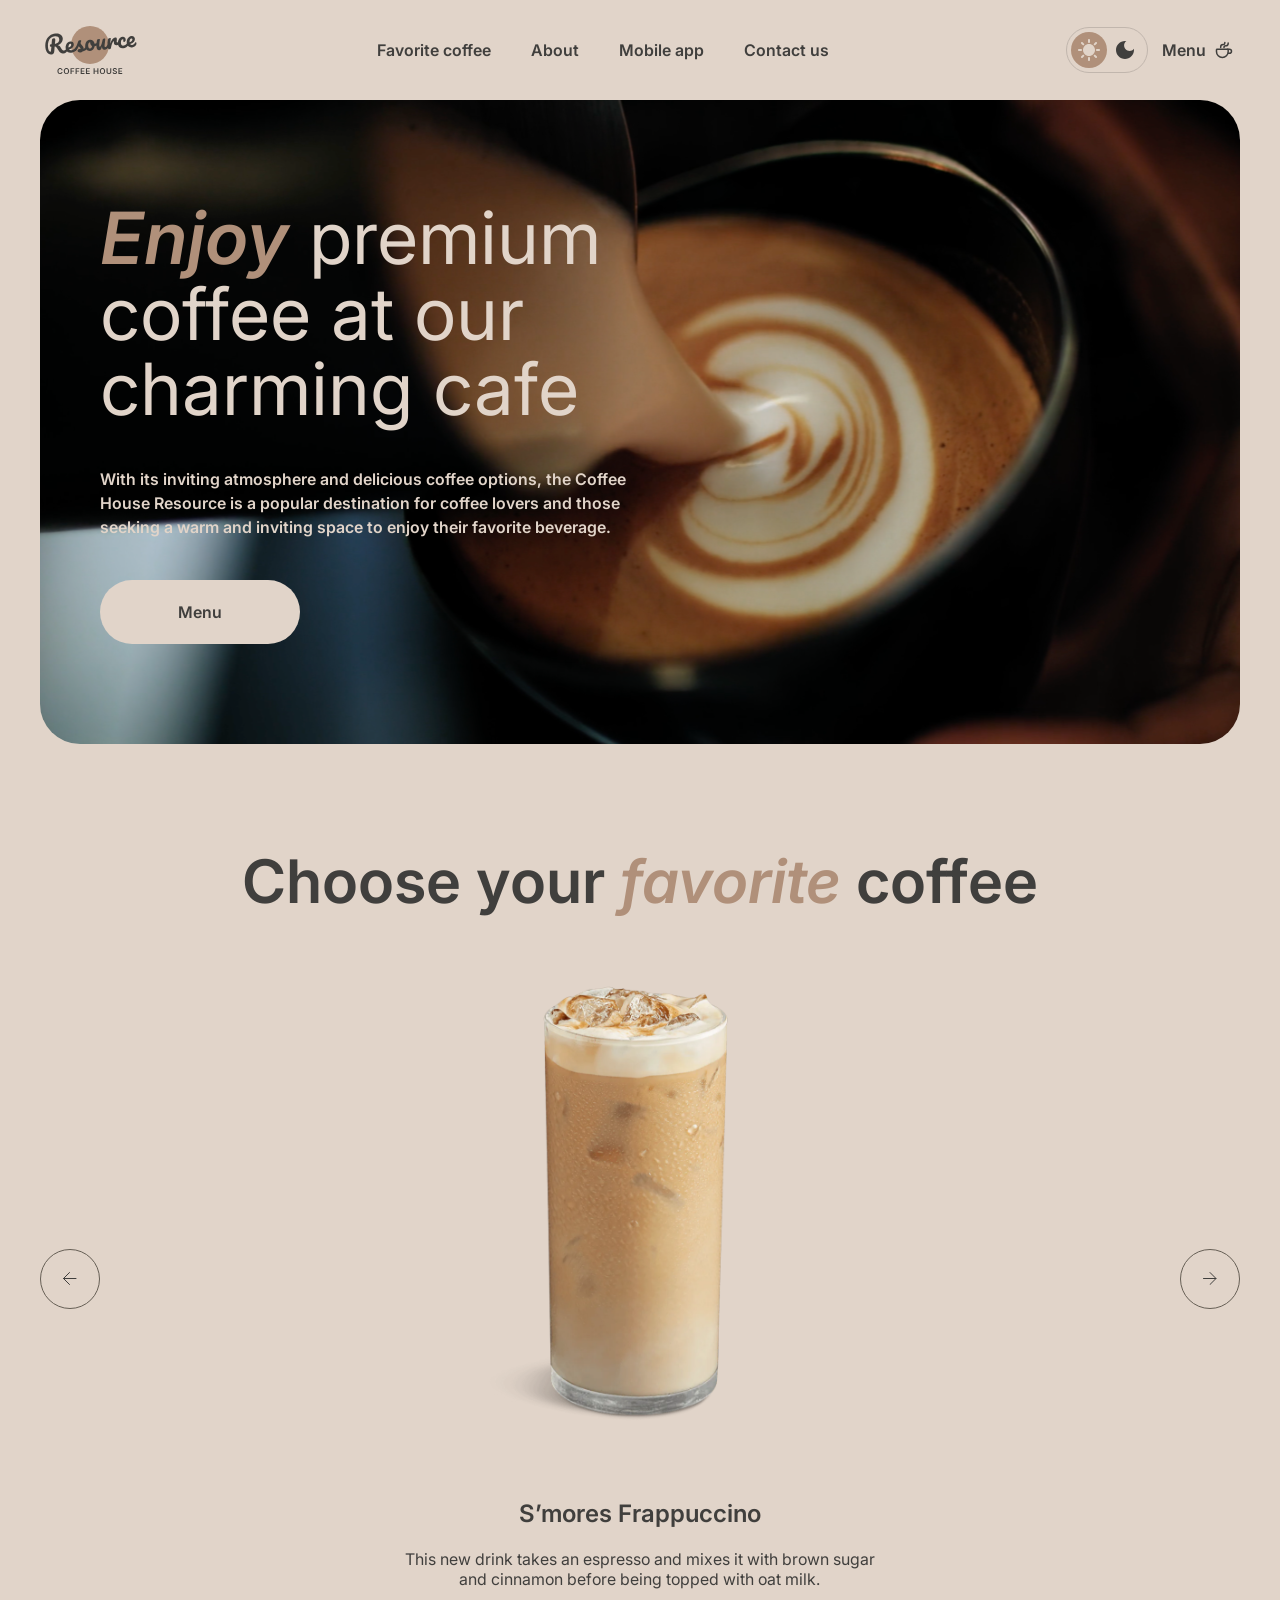
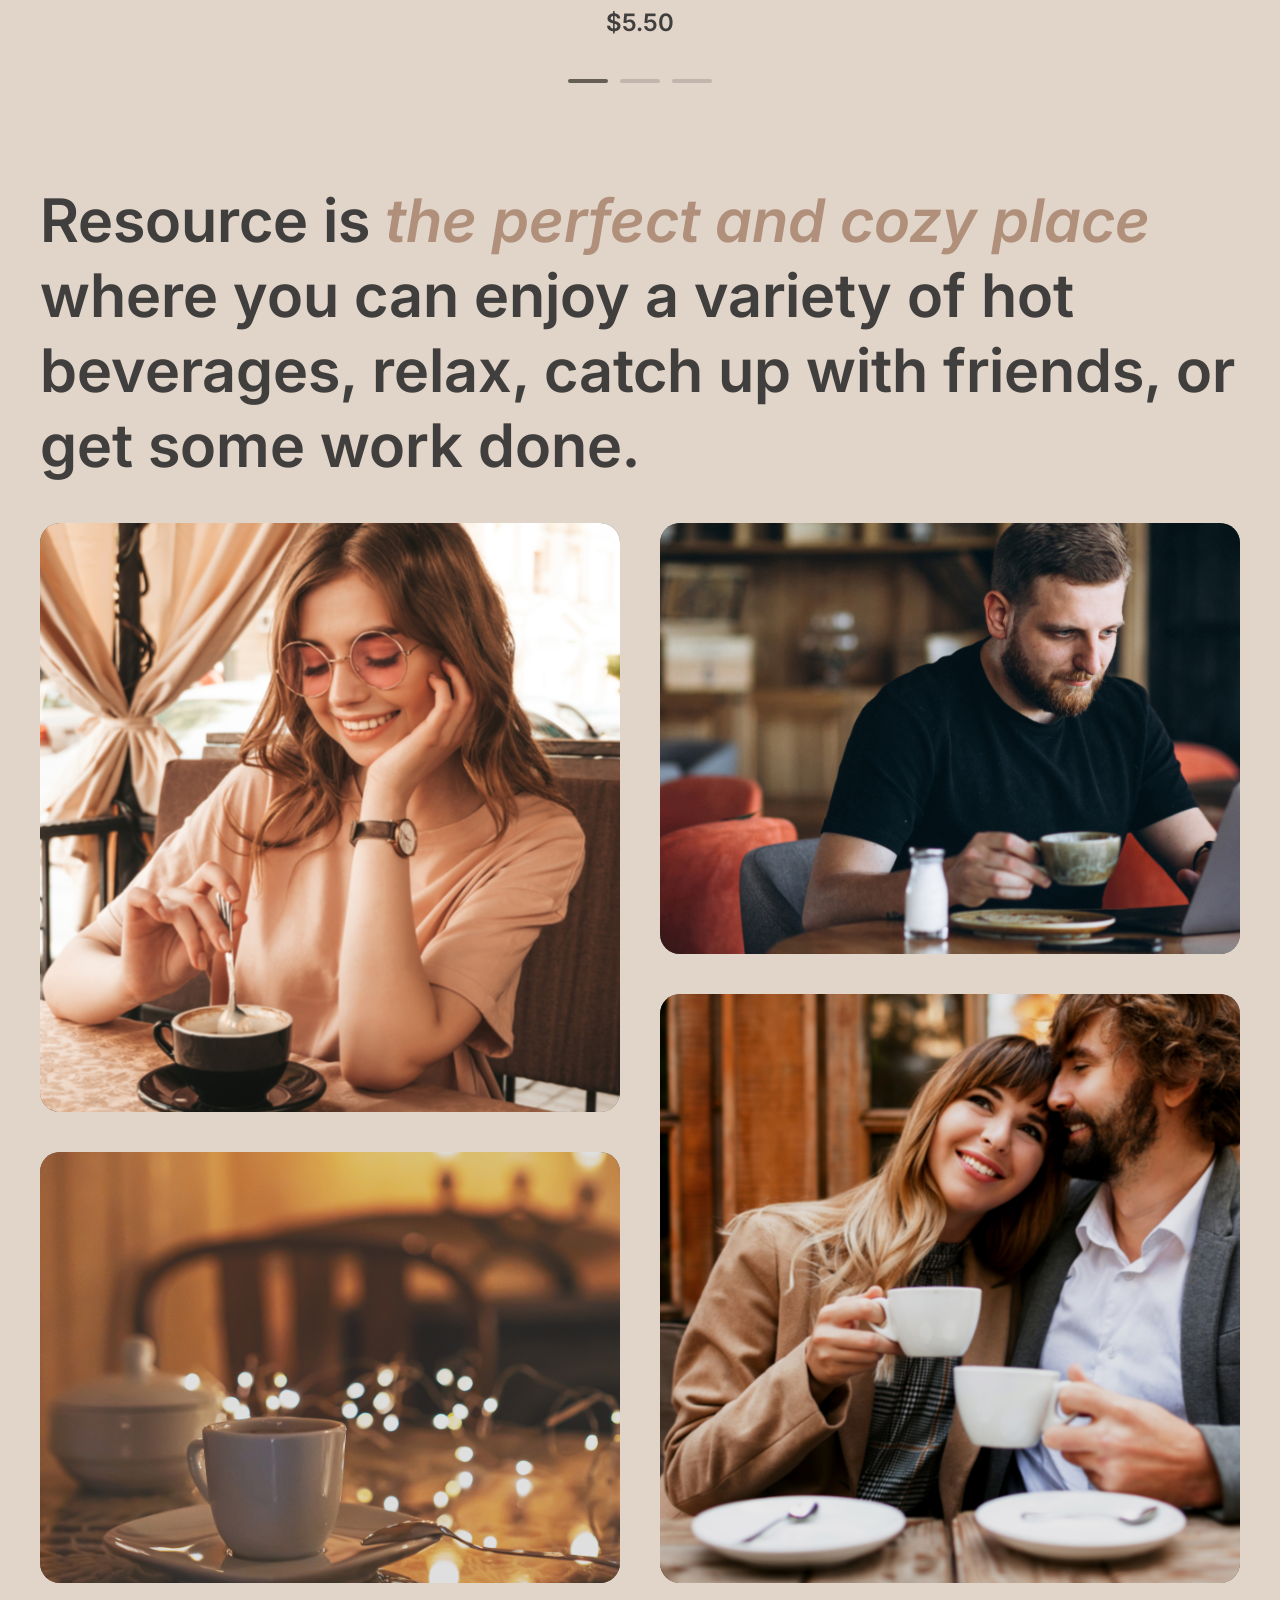
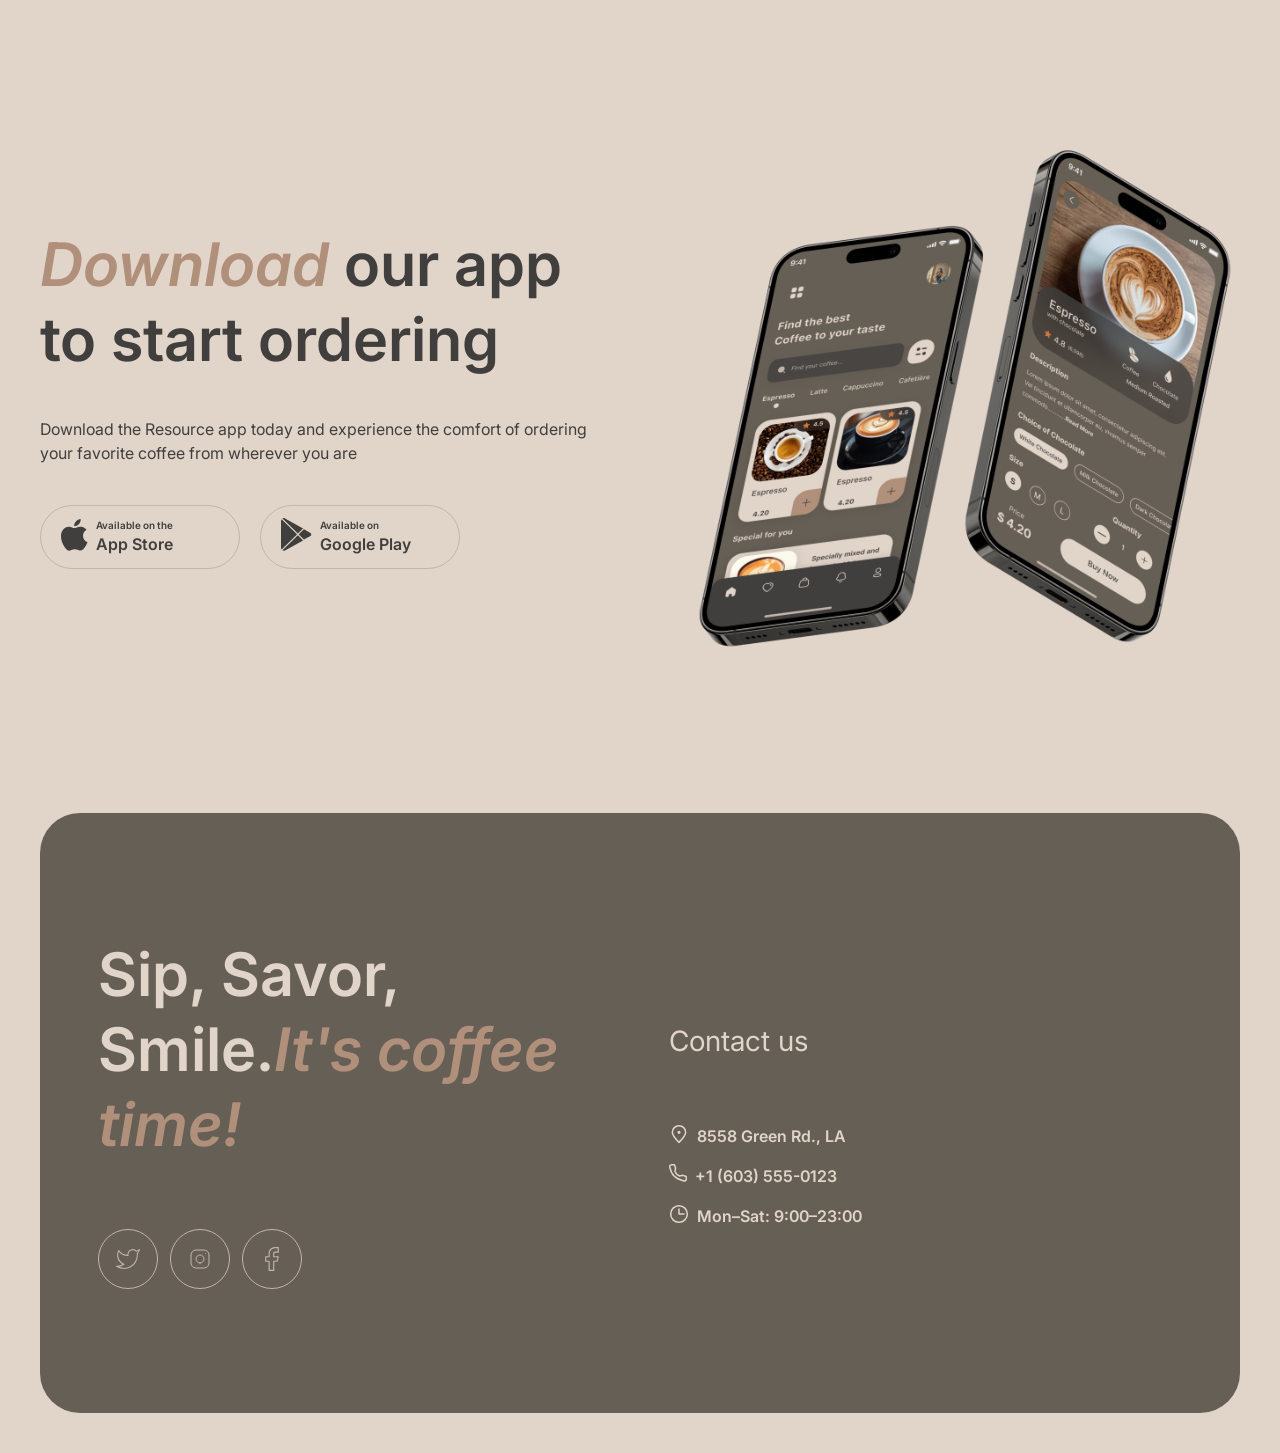
==== index.html @ f392f649 "feat: fill catalog categories with js" ====
<!DOCTYPE html>
<html lang="en" data-theme="light">

<head>
    <meta charset="UTF-8">
    <meta name="viewport" content="width=device-width, initial-scale=1.0">
    <title>Coffee House</title>
    <link rel="icon" href="./images/coffee-cup.svg" type="image/x-icon">
    <link rel="stylesheet" href="./styles.css">
</head>

<body>
    <div class="container">
        <!-- ХЕДЕР -->
        <header class="header ">
            <div class="header__inner">
                <a class="logo" href="#" aria-label="Coffee House">
                    <img class="logo__img logo__img--light" src="./images/logo.svg" alt="Coffee House Logo" width="100"
                        height="60" loading="lazy">
                    <img class="logo__img logo__img--dark" src="./images/logo-dark.svg" alt="Coffee House Logo"
                        width="100" height="60" loading="lazy">
                </a>

                <nav class="header__menu hidden-tablet">
                    <ul class="header__menu-list">
                        <li class="header__menu-item">
                            <a class="header__menu-link" href="#slider">Favorite coffee</a>
                        </li>
                        <li class="header__menu-item">
                            <a class="header__menu-link" href="#about">About</a>
                        </li>
                        <li class="header__menu-item">
                            <a class="header__menu-link" href="#app">Mobile app</a>
                        </li>
                        <li class="header__menu-item">
                            <a class="header__menu-link" href="#contacts">Contact us</a>
                        </li>
                    </ul>
                </nav>

                <div class="header__block">
                    <div class="header__theme-toggle">
                        <button class="header__theme-toggle__btn is-active" data-theme-btn="light"
                            aria-label="Light theme" aria-pressed="true">
                            <span class="header__theme-toggle__light">
                                <svg width="22" height="22" viewBox="0 0 22 22" fill="none"
                                    xmlns="http://www.w3.org/2000/svg">
                                    <path
                                        d="M10 3V1C10 0.45 10.45 0 11 0C11.55 0 12 0.45 12 1V3C12 3.55 11.55 4 11 4C10.45 4 10 3.55 10 3ZM17.36 6.05L18.77 4.63C19.16 4.24 19.16 3.61 18.77 3.22C18.38 2.83 17.75 2.83 17.36 3.22L15.95 4.64C15.56 5.03 15.56 5.66 15.95 6.05C16.34 6.44 16.97 6.44 17.36 6.05ZM21 10H19C18.45 10 18 10.45 18 11C18 11.55 18.45 12 19 12H21C21.55 12 22 11.55 22 11C22 10.45 21.55 10 21 10ZM11 18C10.45 18 10 18.45 10 19V21C10 21.55 10.45 22 11 22C11.55 22 12 21.55 12 21V19C12 18.45 11.55 18 11 18ZM4.64 6.05L3.22 4.64C2.83 4.25 2.83 3.61 3.22 3.23C3.61 2.85 4.25 2.84 4.63 3.23L6.04 4.64C6.43 5.03 6.43 5.67 6.04 6.05C5.65 6.43 5.02 6.44 4.64 6.05ZM15.95 15.95C15.56 16.34 15.56 16.98 15.95 17.36L17.36 18.77C17.75 19.16 18.39 19.16 18.77 18.77C19.16 18.38 19.16 17.74 18.77 17.36L17.36 15.95C16.98 15.56 16.34 15.56 15.95 15.95ZM1 12H3C3.55 12 4 11.55 4 11C4 10.45 3.55 10 3 10H1C0.45 10 0 10.45 0 11C0 11.55 0.45 12 1 12ZM4.64 18.78L6.05 17.37C6.44 16.98 6.44 16.34 6.05 15.96C5.66 15.58 5.02 15.57 4.64 15.96L3.23 17.37C2.84 17.76 2.84 18.4 3.23 18.78C3.61 19.17 4.25 19.17 4.64 18.78ZM11 5C7.69 5 5 7.69 5 11C5 14.31 7.69 17 11 17C14.31 17 17 14.31 17 11C17 7.69 14.31 5 11 5Z"
                                        fill="#E1D4C9" />
                                </svg>
                            </span>

                        </button>
                        <button class="header__theme-toggle__btn" data-theme-btn="dark" aria-label="Dark theme"
                            aria-pressed="false">
                            <span class="header__theme-toggle__dark">
                                <svg width="18" height="18" viewBox="0 0 18 18" fill="none"
                                    xmlns="http://www.w3.org/2000/svg">
                                    <path
                                        d="M9 0C4.03 0 0 4.03 0 9C0 13.97 4.03 18 9 18C13.97 18 18 13.97 18 9C18 8.54 17.96 8.08 17.9 7.64C16.92 9.01 15.32 9.9 13.5 9.9C10.52 9.9 8.1 7.48 8.1 4.5C8.1 2.69 8.99 1.08 10.36 0.0999999C9.92 0.0399999 9.46 0 9 0Z"
                                        fill="#403F3D" />
                                </svg>
                            </span>
                        </button>
                    </div>

                    <button class="header__button button button--transparent hidden-tablet" type="button"
                        onclick="window.location.href='./catalog-coffee.html'">
                        Menu
                        <span class="header__button-icon" aria-hidden="true">
                            <img class="header__button-icon-img header__button-icon-img--light"
                                src="./images/coffee-cup.svg" alt="" width="20" height="20">
                            <img class="header__button-icon-img header__button-icon-img--dark"
                                src="./images/coffee-cup-dark.svg" alt="" width="20" height="20">
                        </span>
                    </button>

                    <button class="header__burger-button burger-button visible-tablet" type="button"
                        onclick="mobileOverlay.show()">
                        <svg width="18" height="10" viewBox="0 0 18 10" fill="none" xmlns="http://www.w3.org/2000/svg">
                            <path d="M0.75 0.75H16.75" stroke="#403F3D" stroke-width="1.5" stroke-linecap="round"
                                stroke-linejoin="round" />
                            <path d="M0.75 8.75H16.75" stroke="#403F3D" stroke-width="1.5" stroke-linecap="round"
                                stroke-linejoin="round" />
                        </svg>
                        <span class="visually-hidden">Open navigation menu</span>
                    </button>
                    <button class="mobile-overlay__close-button" type="submit" form="mobile-overlay-form" hidden>
                        <span class="visually-hidden">Close navigation menu</span>
                        <svg width="13" height="13" viewBox="0 0 13 13" fill="none" xmlns="http://www.w3.org/2000/svg">
                            <path d="M0.75 0.75L12.0637 12.0637" stroke="#E1D4C9" stroke-width="1.5"
                                stroke-linecap="round" stroke-linejoin="round" />
                            <path d="M0.75 12.0637L12.0637 0.750013" stroke="#E1D4C9" stroke-width="1.5"
                                stroke-linecap="round" stroke-linejoin="round" />
                        </svg>

                    </button>
                </div>
            </div>

        </header>
        <main>


            <!-- HERO -->
            <section class="">
                <div class="hero">
                    <div class="hero__content">
                        <h1 class="hero__title"><em class="word-accent">Enjoy</em> premium coffee at our charming cafe
                        </h1>
                        <p class="hero__subtitle">With its inviting atmosphere and delicious coffee options, the Coffee
                            House
                            Resource is a popular destination for coffee lovers and those seeking a warm and inviting
                            space
                            to
                            enjoy their favorite beverage.</p>
                            <a class="hero__btn button" href="./catalog-coffee.html">
                                <span class="hero__btn-title">Menu</span>
                                <span class="hero__btn-icon" aria-hidden="true">
                                    <img class="hero__btn-icon-img hero__btn-icon-img--light visible-hover"
                                        src="./images/coffee-cup.svg" alt="" width="20" height="20">
                                    <img class="hero__btn-icon-img hero__btn-icon-img--dark visible-hover"
                                        src="./images/coffee-cup-dark.svg" alt="" width="20" height="20">
                                </span>
                            </a>
                    </div>
                </div>
            </section>

            <!-- СЛАЙДЕР -->
            <section class="slider " id="slider">
                <div class="slider__inner" id="slider__inner">
                    <h2 class="slider__title">Choose your <em class="word-accent">favorite</em> coffee</h2>
                    <div class="slider__wrapper">
                        <button class="slider__arrow">
                            <svg class="slider__arrow-left" width="14" height="13" viewBox="0 0 14 13" fill="none"
                                xmlns="http://www.w3.org/2000/svg">
                                <path d="M13 6.5H0.5M6.5 12.5L0.5 6.5L6.5 0.5" stroke="#403F3D" stroke-linecap="round"
                                    stroke-linejoin="round" />
                            </svg>

                        </button>
                        <div class="slider__card .slider__card_active">
                            <img class="slider__card-image" src="./images/slider-coffee-1.svg" alt="Drink" width="480"
                                height="480">
                            <div class="slider__info">
                                <h3 class="slider__info-name">S’mores Frappuccino</h3>
                                <p class="slider__info-desc">This new drink takes an espresso and mixes it with brown
                                    sugar
                                    and
                                    cinnamon before being topped with oat milk.</p>
                                <div class="slider__info-price">$5.50</div>
                            </div>
                        </div>
                        <div class="slider__card ">
                            <img class="slider__card-image" src="./images/slider-coffee-2.svg" alt="Drink" width="480"
                                height="480">
                            <div class="slider__info">
                                <h3 class="slider__info-name">S’mores Frappuccino</h3>
                                <p class="slider__info-desc">This new drink takes an espresso and mixes it with brown
                                    sugar
                                    and
                                    cinnamon before being topped with oat milk.</p>
                                <div class="slider__info-price">$5.50</div>
                            </div>
                        </div>
                        <div class="slider__card ">
                            <img class="slider__card-image" src="./images/slider-coffee-3.svg" alt="Drink" width="480"
                                height="480">
                            <div class="slider__info">
                                <h3 class="slider__info-name">S’mores Frappuccino</h3>
                                <p class="slider__info-desc">This new drink takes an espresso and mixes it with brown
                                    sugar
                                    and
                                    cinnamon before being topped with oat milk.</p>
                                <div class="slider__info-price">$5.50</div>
                            </div>
                        </div>
                        <button class="slider__arrow">
                            <svg class="slider__arrow-right" width="14" height="13" viewBox="0 0 14 13" fill="none"
                                xmlns="http://www.w3.org/2000/svg">
                                <path d="M0.5 6.5H13M7 12.5L13 6.5L7 0.5" stroke="#403F3D" stroke-linecap="round"
                                    stroke-linejoin="round" />
                            </svg>

                        </button>
                    </div>
                    <div class="slider__pagination">
                        <span class="slider__bullet slider__bullet_active"></span>
                        <span class="slider__bullet"></span>
                        <span class="slider__bullet"></span>
                    </div>
                </div>
            </section>

            <!-- О НАС -->
            <section class="about">
                <h2 class="about__text" id="about">
                    Resource is <em class="word-accent">the perfect and cozy place</em> where you can enjoy a variety of
                    hot
                    beverages, relax, catch up with friends, or get some work done.
                </h2>

                <ul class="about__gallery">
                    <li class="about__gallery-image-wrapper item-girl">
                        <img class="about__gallery-image" src="./images/about-1.svg" alt="Девушка пьет кофе" width="726"
                            height="726">
                    </li>

                    <li class="about__gallery-image-wrapper item-man">
                        <img class="about__gallery-image" src="./images/about-3.svg" alt="Мужчина работает за ноутбуком"
                            width="726" height="726">
                    </li>

                    <li class="about__gallery-image-wrapper item-cups">
                        <img class="about__gallery-image" src="./images/about-2.svg" alt="Кофе на столе" width="726"
                            height="726">
                    </li>

                    <li class="about__gallery-image-wrapper item-couple">
                        <img class="about__gallery-image" src="./images/about-4.svg" alt="Пара с кофе" width="726"
                            height="726">
                    </li>
                </ul>

            </section>

            <!-- ПРИЛОЖЕНИЕ -->
            <section class="app " id="app">
                <div class="app__grid">
                    <div class="app__info">
                        <h2 class="app__title"><em class="word-accent">Download</em> our app to start ordering</h2>
                        <p class="app__desc">
                            Download the Resource app today and experience the comfort of ordering your favorite coffee
                            from
                            wherever you are
                        </p>
                        <div class="app__buttons">
                            <button class="app__btn button" type="button">
                                <span class="app__image">
                                    <svg width="27" height="32" viewBox="0 0 27 32" fill="none"
                                        xmlns="http://www.w3.org/2000/svg">
                                        <path
                                            d="M22.0578 16.8306C22.021 12.8323 25.4156 10.8871 25.5708 10.7966C23.6483 8.06361 20.6684 7.69021 19.6213 7.66043C17.1185 7.40364 14.6909 9.12057 13.4159 9.12057C12.1156 9.12057 10.1523 7.68524 8.03638 7.72742C5.31352 7.76836 2.76624 9.30541 1.36919 11.6922C-1.51399 16.5589 0.636305 23.7107 3.39861 27.6446C4.7804 29.5711 6.39503 31.7223 8.50843 31.6466C10.576 31.5635 11.3483 30.3614 13.8435 30.3614C16.3157 30.3614 17.0409 31.6466 19.1963 31.5982C21.4153 31.5635 22.8124 29.6629 24.1458 27.719C25.7426 25.5108 26.3839 23.3361 26.4093 23.2245C26.3572 23.2071 22.0998 21.6229 22.0578 16.8306Z"
                                            fill="#E1D4C9" />
                                        <path
                                            d="M17.9863 5.07263C19.0983 3.71671 19.8592 1.872 19.648 0C18.0384 0.0694711 16.0256 1.08549 14.8664 2.41164C13.8409 3.58025 12.9248 5.49566 13.1615 7.29695C14.9695 7.42845 16.8259 6.40747 17.9863 5.07263Z"
                                            fill="#E1D4C9" />
                                    </svg>
                                </span>
                                <span class="app__button-text">
                                    <span class="app__available">Available on the</span>
                                    <span class="app__store">App Store</span>
                                </span>
                            </button>
                            <button class="app__btn button" type="button">
                                <span class="app__image">
                                    <svg width="31" height="33" viewBox="0 0 31 33" fill="none"
                                        xmlns="http://www.w3.org/2000/svg">
                                        <path
                                            d="M0.572202 1.40304C0.209755 1.77297 0 2.34891 0 3.09478V29.6995C0 30.4453 0.209755 31.0213 0.572202 31.3912L0.661658 31.4724L15.9523 16.5701V16.2182L0.661658 1.31582L0.572202 1.40304Z"
                                            fill="#E1D4C9" />
                                        <path
                                            d="M22.894 21.54L17.8027 16.57V16.2181L22.9001 11.2482L23.0143 11.3128L29.0509 14.6617C30.7737 15.6121 30.7737 17.176 29.0509 18.1324L23.0143 21.4753L22.894 21.54Z"
                                            fill="#E1D4C9" />
                                        <path
                                            d="M22.0897 22.4008L16.8781 17.3195L1.49805 32.3166C2.07025 32.9031 3.00336 32.9738 4.06448 32.3873L22.0897 22.4008Z"
                                            fill="#E1D4C9" />
                                        <path
                                            d="M22.0897 10.3875L4.06448 0.400985C3.00336 -0.17947 2.07025 -0.108795 1.49805 0.477675L16.8781 15.4688L22.0897 10.3875Z"
                                            fill="#E1D4C9" />
                                    </svg>

                                </span>
                                <span class="app__button-text">
                                    <span class="app__available">Available on</span>
                                    <span class="app__store">Google Play</span>
                                </span>
                            </button>
                        </div>
                    </div>
                    <div class="app__phones">
                        <img src="./images/mobile-screens.svg" alt="Mobile screens" width="630" height="630">
                    </div>
                </div>
            </section>
        </main>
        <!-- ФУТЕР -->
        <footer class="footer " id="contacts">
            <div class="footer__inner">
                <div class="footer__social">
                    <h2 class="footer__title">Sip, Savor, Smile.<em class="word-accent">It's coffee time!</em>
                    </h2>
                    <ul class="footer__socials-list">
                        <li class="footer__socials-item">
                            <a href="https://x.com/?lang=ru">
                                <svg width="24" height="24" viewBox="0 0 23 19" fill="none"
                                    xmlns="http://www.w3.org/2000/svg">
                                    <path
                                        d="M22.5 0.510056C22.5 0.510056 20.4821 1.70217 19.36 2.04006C18.7577 1.34757 17.9573 0.856748 17.067 0.633982C16.1767 0.411216 15.2395 0.467251 14.3821 0.794509C13.5247 1.12177 12.7884 1.70446 12.273 2.46377C11.7575 3.22309 11.4877 4.12239 11.5 5.04006V6.04006C9.74263 6.08562 8.00127 5.69587 6.43101 4.9055C4.86074 4.11513 3.51032 2.94869 2.5 1.51006C2.5 1.51006 -1.5 10.5101 7.5 14.5101C5.44053 15.908 2.98716 16.609 0.5 16.5101C9.5 21.5101 20.5 16.5101 20.5 5.01006C20.4991 4.73151 20.4723 4.45365 20.42 4.18006C21.4406 3.17355 22.5 0.510056 22.5 0.510056Z"
                                        stroke="#E1D4C9" stroke-linecap="round" stroke-linejoin="round" />
                                </svg>

                            </a>
                        </li>
                        <li class="footer__socials-item">
                            <a href="https://www.instagram.com/">
                                <svg width="24" height="24" viewBox="0 0 24 24" fill="none"
                                    xmlns="http://www.w3.org/2000/svg">
                                    <path
                                        d="M12 16C14.2091 16 16 14.2091 16 12C16 9.79086 14.2091 8 12 8C9.79086 8 8 9.79086 8 12C8 14.2091 9.79086 16 12 16Z"
                                        stroke="#E1D4C9" stroke-linecap="round" stroke-linejoin="round" />
                                    <path
                                        d="M3 16V8C3 5.23858 5.23858 3 8 3H16C18.7614 3 21 5.23858 21 8V16C21 18.7614 18.7614 21 16 21H8C5.23858 21 3 18.7614 3 16Z"
                                        stroke="#E1D4C9" />
                                    <path d="M17.5 6.51L17.51 6.49889" stroke="#E1D4C9" stroke-linecap="round"
                                        stroke-linejoin="round" />
                                </svg>

                            </a>
                        </li>
                        <li class="footer__socials-item">
                            <a href="https://www.facebook.com/?locale=ru_RU">
                                <svg width="24" height="24" viewBox="0 0 12 21" fill="none"
                                    xmlns="http://www.w3.org/2000/svg">
                                    <path
                                        d="M11.5 0.5H8.5C7.17392 0.5 5.90215 1.02678 4.96447 1.96447C4.02678 2.90215 3.5 4.17392 3.5 5.5V8.5H0.5V12.5H3.5V20.5H7.5V12.5H10.5L11.5 8.5H7.5V5.5C7.5 5.23478 7.60536 4.98043 7.79289 4.79289C7.98043 4.60536 8.23478 4.5 8.5 4.5H11.5V0.5Z"
                                        stroke="#E1D4C9" stroke-linecap="round" stroke-linejoin="round" />
                                </svg>

                            </a>
                        </li>
                    </ul>
                </div>
                <div class="footer__contacts">
                    <h3>Contact us</h3>
                    <ul class="footer__contacts-list">
                        <li class="footer__contacts-item">
                            <svg width="20" height="20" viewBox="0 0 20 20" fill="none"
                                xmlns="http://www.w3.org/2000/svg">
                                <path
                                    d="M16.6663 8.33329C16.6663 12.0152 9.99967 18.3333 9.99967 18.3333C9.99967 18.3333 3.33301 12.0152 3.33301 8.33329C3.33301 4.65139 6.31778 1.66663 9.99967 1.66663C13.6816 1.66663 16.6663 4.65139 16.6663 8.33329Z"
                                    stroke="#E1D4C9" stroke-width="1.5" />
                                <path
                                    d="M10.0003 9.16667C10.4606 9.16667 10.8337 8.79357 10.8337 8.33333C10.8337 7.8731 10.4606 7.5 10.0003 7.5C9.54009 7.5 9.16699 7.8731 9.16699 8.33333C9.16699 8.79357 9.54009 9.16667 10.0003 9.16667Z"
                                    fill="#E1D4C9" stroke="#E1D4C9" stroke-width="1.5" stroke-linecap="round"
                                    stroke-linejoin="round" />
                            </svg>
                            <p class="footer__contacts-text">
                                <a href="https://yandex.ru/maps/200/los-angeles/geo/green_vista_drive/5872755497/?ll=-118.498664%2C34.136070&z=16.64"
                                    target="_blank" title="Открыть на Яндекс Картах">
                                    <span>8558 Green Rd., LA</span>
                                </a>
                            </p>
                        </li>
                        <li class="footer__contacts-item">
                            <svg width="18" height="18" viewBox="0 0 18 18" fill="none"
                                xmlns="http://www.w3.org/2000/svg">
                                <path
                                    d="M13.9734 11.335L10.5415 12C8.22345 10.8365 6.79154 9.5 5.95821 7.41667L6.59983 3.97491L5.38697 0.75L2.60446 0.75C1.47691 0.75 0.589659 1.68295 0.776079 2.79498C1.17388 5.16791 2.24731 9.12244 5.12487 12C8.14838 15.0235 12.4411 16.4151 15.0128 17.0121C16.174 17.2817 17.2082 16.3742 17.2082 15.1821L17.2082 12.5677L13.9734 11.335Z"
                                    stroke="#E1D4C9" stroke-width="1.5" stroke-linecap="round"
                                    stroke-linejoin="round" />
                            </svg>

                            <p class="footer__contacts-text">
                                <a href="tel:+1603550123">
                                    <span>+1 (603) 555-0123</span>
                                </a>
                            </p>
                        </li>
                        <li class="footer__contacts-item">
                            <svg width="20" height="20" viewBox="0 0 20 20" fill="none"
                                xmlns="http://www.w3.org/2000/svg">
                                <g clip-path="url(#clip0_217_1736)">
                                    <path d="M10 5L10 10L15 10" stroke="#E1D4C9" stroke-width="1.5"
                                        stroke-linecap="round" stroke-linejoin="round" />
                                    <path
                                        d="M10.0003 18.3333C14.6027 18.3333 18.3337 14.6023 18.3337 9.99996C18.3337 5.39759 14.6027 1.66663 10.0003 1.66663C5.39795 1.66663 1.66699 5.39759 1.66699 9.99996C1.66699 14.6023 5.39795 18.3333 10.0003 18.3333Z"
                                        stroke="#E1D4C9" stroke-width="1.5" stroke-linecap="round"
                                        stroke-linejoin="round" />
                                </g>
                                <defs>
                                    <clipPath id="clip0_217_1736">
                                        <rect width="20" height="20" fill="white" />
                                    </clipPath>
                                </defs>
                            </svg>
                            <p class="footer__contacts-text">
                                <a href="https://calendar.google.com/calendar" target="_blank" rel="noopener">
                                    Mon–Sat: 9:00–23:00
                                </a>
                            </p>
                        </li>
                    </ul>
                </div>
            </div>
        </footer>
        <dialog class="mobile-overlay visible-tablet" id="mobileOverlay">
            <form class="mobile-overlay__close-button-wrapper" id="mobile-overlay-form" method="dialog">
            </form>
            <div class="mobile-overlay__body">
                <ul class="mobile-overlay__list">
                    <li class="mobile-overlay__item">
                        <a class="mobile-overlay__link" href="/">Favorite coffee</a>
                    </li>
                    <li class="mobile-overlay__item">
                        <a class="mobile-overlay__link" href="/">About</a>
                    </li>
                    <li class="mobile-overlay__item">
                        <a class="mobile-overlay__link" href="/">Mobile app</a>
                    </li>
                    <li class="mobile-overlay__item">
                        <a class="mobile-overlay__link" href="/">Contact us</a>
                    </li>
                    <li class="mobile-overlay__item">
                        <button class="header__button button overlay__button " type="button"
                            onclick="window.location.href='./catalog-coffee.html'">
                            Menu <img src="./images/coffee-cup.svg" alt="coffee-cup" width="20" height="20">
                        </button>
                    </li>
                </ul>
            </div>
        </dialog>
    </div>
    <script src="./src/theme-toggle.js"></script>
    <script src="./src/header-modal.js"></script>
    <script src="./src/slider.js"></script>
</body>

</html>
---- styles.css ----
*,
*::before,
*::after {
    box-sizing: border-box;
}

:where(ul, ol):where([class]) {
    padding-left: 0;
}

body,
:where(blockquote, figure):where([class]) {
    margin: 0;
}

:where(h1, h2, h3, h4, h5, h6, p, ul, ol, dl):where([class]) {
    margin-block: 0;
}

:where(dd[class]) {
    margin-left: 0;
}

:where(fieldset[class]) {
    margin-left: 0;
    padding: 0;
    border: none;
}

:where(ul[class]) {
    list-style: none;
}

p {
    --paragraphMarginBottom: 24px;
    margin-block: 0;
}

p:where(:not([class]):not(:last-child)) {
    margin-bottom: var(--paragraphMarginBottom);
}

img {
    display: block;
    max-width: 100%;
}

input,
textarea,
select,
button {
    font: inherit;
}

html {
    height: 100%;
    scroll-behavior: smooth;
}

body {
    min-height: 100%;
    line-height: 1.5;
}

svg *[fill] {
    fill: currentColor;
}

svg *[stroke] {
    stroke: currentColor;
}

svg * {
    transition-property: fill, stroke;
}

@media (prefers-reduced-motion: reduce) {
    * {
        animation-duration: 0.01ms !important;
        animation-iteration-count: 1 !important;
        transition-duration: 0.01ms !important;
        scroll-behavior: auto !important;
    }
}

@font-face {
    font-family: "Inter";
    src: url("./fonts/Inter18pt-Regular.woff2") format("woff2");
    font-weight: 400;
    font-style: normal;
    font-display: swap;
}

@font-face {
    font-family: "Inter";
    src: url("./fonts/Inter18pt-SemiBold.woff2") format("woff2");
    font-weight: 600;
    font-style: normal;
    font-display: swap;
}

@font-face {
    font-family: "Inter";
    src: url("./fonts/Inter18pt-SemiBoldItalic.woff2") format("woff2");
    font-weight: 600;
    font-style: italic;
    font-display: swap;
}

:root {
    --color-light-text-primary: #403f3d;
    --color-light-text-inverse: #e1d4c9;
    --color-light-text-accent: #b0907a;
    --color-light-bg-page: #e1d4c9;
    --color-light-bg-container: #665f55;
    --color-light-bg-overlay: #403f3d;
    --color-light-border-primary: #c1b6ad;
    --color-light-border-inverse: #665f55;

    --color-dark-text-primary: #e1d4c9;
    --color-dark-text-inverse: #e1d4c9;
    --color-dark-text-accent: #b0907a;
    --color-dark-bg-page: #292826;
    --color-dark-bg-container: #665f55;
    --color-dark-bg-overlay: #E1D4C9;
    --color-dark-border-primary: #665f55;
    --color-dark-border-inverse: #c1b6ad;

    --font-family-base: "Inter", sans-serif;
    --border-radius: 40px;
    --border-radius-small: 20px;
    --border-radius-large: 100px;
    --container-width: 1360px;
    --container-padding-x: 40px;
    --section-padding-y: 50px;
    --button-height: 64px;
    --transition-duration: 0.2s;
}

html[data-theme="dark"] {
    --color-light-text-primary: #e1d4c9;
    --color-light-text-inverse: #403f3d;
    --color-light-text-accent: #b0907a;
    --color-light-bg-page: #292826;
    --color-light-bg-container: #403f3d;
    --color-light-bg-overlay: #403f3d;
    --color-light-border-primary: #665f55;
    --color-light-border-inverse: #c1b6ad;

    --color-dark-text-primary: #e1d4c9;
    --color-dark-text-inverse: #403f3d;
    --color-dark-text-accent: #b0907a;
    --color-dark-bg-page: #e1d4c9;
    --color-dark-bg-container: #403F3D;
    --color-dark-bg-overlay: #292826;
    --color-dark-border-primary: #665f55;
    --color-dark-border-inverse: #c1b6ad;

}

html {
    scroll-behavior: smooth;
}

body {
    font-size: clamp(16px, 18 / 1440 * 100vw, 18px);
    font-family: var(--font-family-base);
    font-weight: 600;
    line-height: 1.28;
    color: var(--color-light-text-primary);
    background-color: #B6AEA7;
    ;
    transition: background-color 0.3s ease, color 0.3s ease;
}

.container {
    display: flex;
    flex-direction: column;
    margin: 0 auto;
    background-color: var(--color-light-bg-page);
    max-width: 1440px;
}

a,
button,
input,
textarea,
svg * {
    transition-duration: var(--transition-duration);
}

a {
    text-decoration: none;
    color: inherit;
}

h1,
h2,
h3,
h4 {
    font-weight: 500;
}

h1,
.h1 {
    font-size: clamp(42px, 72 / 1440 * 100vw, 72px);
}

h2,
.h2 {
    font-size: clamp(32px, 60 / 1440 * 100vw, 60px);
}

ul {
    list-style: none;
}

.word-accent {
    color: var(--color-light-text-accent);
    font-size: inherit;
}

.button {
    display: inline-flex;
    justify-content: center;
    align-items: center;
    height: var(--button-height);
    border-radius: var(--border-radius-large);
}

.container {
    max-width: calc(var(--container-width) + var(--container-padding-x) * 2);
    margin-inline: auto;
    padding-inline: var(--container-padding-x);
    transition: background-color 0.3s ease;
}

@media (width <=644px) {
    .container {
        padding-inline: 24px;
    }
}

@media (width <=380px) {
    .container {
        padding-inline: 16px;
    }
}

.visually-hidden {
    position: absolute !important;
    width: 1px !important;
    height: 1px !important;
    margin: -1px !important;
    border: 0 !important;
    padding: 0 !important;
    white-space: nowrap !important;
    clip-path: inset(100%) !important;
    clip: rect(0 0 0 0) !important;
    overflow: hidden !important;
}

@media (max-width: 769px) {
    .hidden-tablet {
        display: none !important;
    }
}

@media (min-width: 769px) {
    .visible-tablet {
        display: none !important;
    }
}

.header {
    padding-block: 20px;
    background-color: var(--color-bg);
    transition: background-color 0.3s ease;
}

.header__inner {
    display: flex;
    justify-content: space-between;
    align-items: center;
}

.header__menu {
    font-size: 16px;
}

.header__menu-list {
    display: flex;
    align-items: center;
    column-gap: 40px;
}

@media (width < 877px) {
    .header__menu-list {
        column-gap: 12px;
    }
}

.header__menu-link {
    position: relative;
    display: inline-flex;
    align-items: center;
    height: 48px;
}

@media (hover: hover) {
    .header__menu-link:hover::after {
        width: 100%;
    }
}

@media (hover: none) {
    .header__menu-link:active::after {
        width: 100%;
    }
}

.header__menu-link::after {
    content: "";
    position: absolute;
    top: 70%;
    left: 50%;
    translate: -50%;
    width: 0;
    height: 2px;
    background-color: currentColor;
    transition-duration: inherit;
}

.header__block {
    display: flex;
    justify-content: space-between;
    align-items: center;
    column-gap: 24px;
}

@media (max-width: 1441px) {
    .header__block {
        column-gap: 8px;
    }
}

.header__theme-toggle {
    display: flex;
    justify-content: center;
    align-items: center;
    border: 1px solid var(--color-light-border-primary);
    padding: 4px;
    border-radius: var(--border-radius-large);
    transition: border-color 0.3s ease;
}

.header__theme-toggle__btn {
    background: inherit;
    border: none;
    padding: 0;
    cursor: pointer;
    border-radius: 50%;
    display: flex;
    justify-content: center;
    align-items: center;
}

.header__theme-toggle__btn:focus-visible {
    outline: 2px solid var(--color-light-text-accent);
    outline-offset: 2px;
}

.header__theme-toggle__light,
.header__theme-toggle__dark {
    display: flex;
    justify-content: center;
    align-items: center;
    width: 36px;
    height: 36px;
    border-radius: 50%;
    color: var(--color-light-text-primary);
    background-color: transparent;
    transition: background-color 0.2s ease, color 0.2s ease;
}

.logo {
    display: inline-flex;
    align-items: center;
    position: relative;
    width: 100px;
    height: 60px;
}

.logo__img {
    position: absolute;
    inset: 0;
    width: 100%;
    height: 100%;
    object-fit: contain;
    transition: opacity 0.3s ease;
}

.logo__img--dark {
    opacity: 0;
}

html[data-theme="dark"] .logo__img--light {
    opacity: 0;
}

html[data-theme="dark"] .logo__img--dark {
    opacity: 1;
}

.header__theme-toggle__btn.is-active .header__theme-toggle__light,
.header__theme-toggle__btn.is-active .header__theme-toggle__dark {
    background-color: var(--color-light-text-accent);
    color: #e1d4c9;
}

.header__theme-toggle__btn:not(.is-active) .header__theme-toggle__light,
.header__theme-toggle__btn:not(.is-active) .header__theme-toggle__dark {
    background-color: transparent;
}

@media (hover: hover) {

    .header__theme-toggle__btn:not(.is-active):hover .header__theme-toggle__light,
    .header__theme-toggle__btn:not(.is-active):hover .header__theme-toggle__dark {
        background-color: var(--color-light-bg-container);
        color: #e1d4c9;
    }
}

@media (hover: none) {

    .header__theme-toggle__btn:not(.is-active):active .header__theme-toggle__light,
    .header__theme-toggle__btn:not(.is-active):active .header__theme-toggle__dark {
        background-color: var(--color-light-bg-container);
        color: #e1d4c9;
    }
}

.header__button {
    display: inline-flex;
    align-items: center;
    position: relative;
    justify-content: space-between;
    column-gap: 8px;
    height: 28px;
    font-size: 16px;
    background: transparent;
    border: none;
    color: inherit;
}

@media (hover: hover) {
    .header__button:hover {
        cursor: pointer;
    }

    .header__button:hover::after {
        width: 85%;
    }
}

@media (hover: none) {
    .header__button:active {
        cursor: pointer;
    }

    .header__button:active::after {
        width: 85%;
    }
}

.header__button::after {
    content: "";
    position: absolute;
    top: 100%;
    left: 50%;
    translate: -50%;
    width: 0;
    height: 2px;
    background-color: currentColor;
    transition-duration: inherit;
}

.burger-button {
    padding: 0;
    background-color: transparent;
    color: var(--color-light-text-primary);
    width: 44px;
    aspect-ratio: 1;
    border: 1px solid var(--color-light-border-primary);
    border-radius: var(--border-radius-large);
    cursor: pointer;
    transition: border-color 0.3s ease;
}

.burger-button {
    position: relative;
}

.mobile-overlay {
    position: fixed;
    top: 99px;
    left: 0;
    right: 0;
    bottom: 0;
    width: 100%;
    height: calc(100% - 100px);
    max-width: 100%;
    max-height: 100%;
    margin: 0;
    padding: 0;
    padding-top: 20px;
    border: none;
    background: var(--color-light-bg-page);
    color: var(--color-light-text-primary);
    transition: background-color 0.3s ease, color 0.3s ease;
    overflow-y: auto;
    z-index: 100;
}

.mobile-overlay .header__inner {
    padding-inline: 40px;

}

.mobile-overlay__link {
    position: relative;
    display: inline-flex;
    align-items: center;
    height: 72px;
}

@media (hover: hover) {
    .mobile-overlay__link:hover::after {
        width: 100%;
    }
}

@media (hover: none) {
    .mobile-overlay__link:active::after {
        width: 100%;
    }
}

.mobile-overlay__link::after {
    content: "";
    position: absolute;
    top: 70%;
    left: 50%;
    translate: -50%;
    width: 0;
    height: 2px;
    background-color: currentColor;
    transition-duration: inherit;
}

.mobile-overlay:modal {
    max-width: 100%;
    max-height: 100%;
}

.mobile-overlay__close-button {
    position: relative;
    width: 44px;
    aspect-ratio: 1;
    border: 1px solid var(--color-light-border-primary);
    border-radius: var(--border-radius-large);

    background-color: inherit;
    color: var(--color-light-text-primary);
    cursor: pointer;
}

.mobile-overlay__close-button svg {
    position: absolute;
    right: 14px;
    top: 16px;
}

@media(width > 769px) {
    .mobile-overlay__close-button {
        display: none;
    }
}

.mobile-overlay__body {
    display: flex;
    justify-content: center;
    align-items: center;
    min-height: 90%;
}

.mobile-overlay__list {
    display: flex;
    justify-content: center;
    align-items: center;
    flex-direction: column;
    row-gap: 60px;
    font-size: 32px;
}

.mobile-overlay__item .overlay__button {
    font-size: 32px;
}

.mobile-overlay__button {
    display: inline-flex;
    align-items: center;
    position: relative;
    justify-content: space-between;
    column-gap: 8px;
    padding-top: 40px;
    font-size: 32px;
    background: transparent;
    border: none;
    color: inherit;
}

@media (hover: hover) {
    .mobile-overlay__button:hover::after {
        width: 85%;
    }
}

@media (hover: none) {
    .mobile-overlay__button:active::after {
        width: 85%;
    }
}

.mobile-overlay__button::after {
    content: "";
    position: absolute;
    top: 110%;
    left: 47%;
    translate: -50%;
    width: 0;
    height: 2px;
    background-color: currentColor;
    transition-duration: inherit;
}

.mobile-overlay__button img {
    width: 40px;
    height: 40px;
}

.container .hero {
    background-image: url(./images/img-hero.svg);
    background-color: var(--color-dark-bg-container);
    background-repeat: no-repeat;
    background-position: center;
    background-size: cover;
    max-width: 100%;
    width: var(--container-width);
    height: 644px;
    border-radius: var(--border-radius);
    padding-top: 20px;
}

@media (width <=380px) {
    .container .hero {
        width: 348px;
        height: 552px;
    }
}

.container .hero__content {
    display: flex;
    flex-direction: column;
    justify-content: space-between;
    gap: 40px;
    color: var(--color-dark-text-primary);
    max-width: 530px;
    height: 444px;
    margin-left: 60px;
    margin-top: 80px;
}

@media (width <=644px) {
    .container .hero__content {
        max-width: 316px;
        height: 432px;
        margin-left: 30px;
        margin-top: 40px;
    }
}

@media (width <=380px) {
    .container .hero__content {
        max-width: 316px;
        height: 432px;
        margin-left: 16px;
        margin-top: 40px;
    }
}

.container .hero__title {
    font-size: 72px;
    line-height: 105%;
}

@media (width <=700px) {
    .container .hero__title {
        font-size: 42px;
        line-height: 115%;
    }
}

@media (width <=380px) {
    .container .hero__title {
        font-size: 42px;
        line-height: 115%;
    }
}

.container .hero__subtitle {
    font-size: 16px;
    line-height: 150%;
}

.container .hero__btn {
    width: 200px;
    height: 64px;
    font-size: 16px;
    color: var(--color-light-text-primary);
    background-color: var(--color-light-text-inverse);
    border: none;
    gap: 8px;
    cursor: pointer;
    position: relative;
}

.hero__btn-title {
    position: absolute;
}

.container .hero__btn .visible-hover {
    display: none;
}

@media (hover: hover) {
    .container .hero__btn:hover .visible-hover {
        display: inline-block;
    }

    .hero__btn:hover .hero__btn-title {
        position: static;
    }
}

@media (hover: none) {
    .container .hero__btn:active .visible-hover {
        display: inline-block;
    }

    .hero__btn:hover .hero__btn-title {
        position: static;
    }
}

.slider {
    padding-top: 100px;
}

.slider__inner {
    display: flex;
    justify-content: center;
    align-items: center;
    flex-direction: column;
    min-height: 696px;
}

.slider__title {
    text-align: center;
    font-size: 60px;
    font-weight: 600;
    line-height: 125%;
}

@media (width < 550px) {
    .slider__title {
        font-size: 32px;
        line-height: 125%;
    }
}

.slider__wrapper {
    width: 100%;
    display: flex;
    justify-content: center;
    align-items: center;
    justify-content: space-between;
}

@media (width < 768px) {
    .slider__wrapper {
        justify-content: center;
    }
}

.slider__card {
    display: flex;
    justify-content: center;
    align-items: center;
    flex-direction: column;
    margin-top: 40px;
}

@media (width < 550px) {
    .slider__card-image {
        width: 348px;
        height: 348px;
    }
}

.slider__info {
    display: flex;
    justify-content: center;
    align-items: center;
    flex-direction: column;
    justify-content: space-between;
    margin-top: 20px;
    height: 140px;
}

.slider__info-name {
    font-weight: 600;
    font-size: 24px;
}

.slider__info-desc {
    max-width: 480px;
    font-weight: 400;
    font-size: 16px;
    text-align: center;
}

.slider__info-price {
    font-weight: 600;
    font-size: 24px;
}

.slider__arrow {
    position: relative;
    width: 65.45px;
    aspect-ratio: 1;
    border: 1px solid var(--color-light-border-inverse);
    border-radius: 50%;
    background-color: transparent;
    color: var(--color-light-text-primary);
    cursor: pointer;
    transition: background-color 0.2s ease, color 0.2s ease, border-color 0.2s ease;
    display: flex;
    justify-content: center;
    align-items: center;
}

@media (hover: hover) {
    .slider__arrow:hover {
        background-color: var(--color-light-bg-container);
        color: var(--color-dark-text-primary);
    }
}

@media (hover: none) {
    .slider__arrow:active {
        background-color: var(--color-light-bg-container);
        color: var(--color-dark-text-primary);
    }
}

@media (width < 768px) {
    .slider__arrow {
        display: none;
    }
}

.slider__pagination {
    display: flex;
    justify-content: center;
    align-items: center;
    gap: 12px;
    max-width: 144px;
    height: 4px;
    margin-top: 40px;
}

.slider__bullet {
    position: relative;
    width: 40px;
    height: 4px;
    background-color: var(--color-light-border-primary);
    border-radius: 100px;
    cursor: pointer;
    transition: background-color 0.2s ease;
}

.slider__bullet::before {
    content: "";
    position: absolute;
    top: -15px;
    bottom: -15px;
    left: -15px;
    right: -15px;
}

.slider__bullet_active {
    background-color: var(--color-light-border-inverse);
}

.about {
    width: 100%;
    max-width: 1440px;
    padding-top: 100px;
}

@media (width < 381px) {
    .about {
        padding-inline: 16px;
    }
}

.about__text {
    font-weight: 600;
    font-size: 60px;
    line-height: 125%;
    padding-bottom: 40px;
}

@media (width < 600px) {
    .about__text {
        font-size: 40px;
    }
}

@media (width < 381px) {
    .about__text {
        font-size: 32px;
    }
}

.about__gallery {
    display: grid;
    grid-template-columns: repeat(2, minmax(0, 1fr));
    grid-template-rows: 438fr 120fr 438fr;
    gap: 40px;
    margin: 0 auto;
    width: 100%;
    height: 1060px;
    grid-template-areas: "girl man" "girl couple" "cups couple";
}

.about__gallery-image-wrapper {
    border-radius: var(--border-radius-small);
    overflow: hidden;
    background-color: var(--color-light-bg-container);
}

.about__gallery-image {
    width: 100%;
    height: 100%;
    object-fit: cover;
    transition: transform 0.3s ease;
    transform: scale(1.11);
}

@media (hover: hover) {
    .about__gallery-image:hover {
        transform: scale(1);
    }
}

@media (hover: none) {
    .about__gallery-image:active {
        transform: scale(1);
    }
}

@media (width < 769px) {
    .about__gallery-image {
        width: 688px;
    }
}

.about__gallery .item-girl {
    grid-area: girl;
}

.about__gallery .item-man {
    grid-area: man;
}

.about__gallery .item-cups {
    grid-area: cups;
}

.about__gallery .item-couple {
    grid-area: couple;
}

@media (width < 769px) {
    .about__gallery {
        grid-template-columns: 1fr;
        grid-template-rows: 1fr 1fr;
        gap: 0;
        row-gap: 40px;
        height: 1220px;
    }
}

.app {
    padding-top: 100px;
}

.app__grid {
    display: grid;
    grid-template-columns: repeat(2, minmax(0, 1fr));
    grid-template-rows: 1fr;
    column-gap: 100px;
    margin: 0 auto;
    width: 100%;
    height: 630px;
    grid-template-areas: "info phones";
}

@media (width < 1070px) {
    .app__grid {
        display: grid;
        grid-template-columns: 1fr;
        grid-template-rows: 342px 630px;
        gap: 40px 0;
        height: 1000px;
        grid-template-areas: "info" "phones";
    }
}

@media (width < 550px) {
    .app__grid {
        height: 768px;
    }
}

.app__info {
    grid-area: info;
    align-self: center;
}

.app__phones {
    grid-area: phones;
    max-width: 100%;
    height: 348px;
}

@media (width < 550px) {
    .app__phones img {
        width: 348px;
        height: 348px;
    }
}

.app__title {
    font-weight: 600;
    font-size: 60px;
    line-height: 125%;
    padding-bottom: 40px;
}

@media (width < 550px) {
    .app__title {
        font-size: 32px;
    }
}

.app__desc {
    font-weight: 400;
    font-size: 16px;
    line-height: 150%;
    padding-bottom: 40px;
}

.app__buttons {
    display: flex;
    gap: 20px;
}

@media (width < 550px) {
    .app__buttons {
        flex-direction: column;
    }
}

.app__btn {
    justify-content: start;
    padding-left: 20px;
    width: 200px;
    height: 64px;
    font-size: 16px;
    color: var(--color-light-text-primary);
    background-color: transparent;
    border: 1px solid var(--color-light-border-primary);
    gap: 8px;
    cursor: pointer;
    transition: background-color 0.2s ease, color 0.2s ease, border-color 0.2s ease;
}

@media (hover: hover) {
    .app__btn:hover {
        color: var(--color-light-text-inverse);
        background-color: var(--color-light-bg-container);
    }
}

@media (hover: none) {
    .app__btn:active {
        color: var(--color-light-text-inverse);
        background-color: var(--color-light-bg-container);
    }
}

.app__image {
    padding: 0;
    color: inherit;
}

.app__image img {
    background-color: inherit;
}

.app__button-text {
    display: flex;
    flex-direction: column;
    align-items: flex-start;
}

.app__available {
    font-weight: 600;
    font-size: 10px;
    line-height: 140%;
}

.app__store {
    font-weight: 600;
    font-size: 16px;
    line-height: 150%;
}

.footer {
    padding-top: 100px;
    padding-bottom: 40px;
}

.footer__inner {
    background-color: var(--color-dark-bg-container);
    border-radius: 40px;
    padding: clamp(20px, 20px + 3vw, 100px);
    width: 100%;
    display: grid;
    grid-template-columns: repeat(2, minmax(0, 1fr));
    grid-template-rows: 1fr;
    column-gap: clamp(20px, 20px + 3vw, 100px);
    margin: 0 auto;
    height: clamp(450px, 500px + 8vw, 600px);
    grid-template-areas: "social contacts";
}

@media (width < 769px) {
    .footer__inner {
        grid-template-columns: 1fr;
        grid-template-rows: 250px 186px;
        row-gap: 100px;
        margin: 0 auto;
        padding: clamp(60px, 60px + 4vw, 100px) clamp(16px, 16px + 4vw, 60px);
        width: 100%;
        height: 736px;
        grid-template-areas: "social" "contacts";
    }
}

@media (width < 381px) {
    .footer__inner {
        grid-template-columns: 1fr;
        grid-template-rows: 180px 186px;
        row-gap: 40px;
        margin: 0 auto;
        padding: 60px 16px;
        width: 100%;
        height: 526px;
        grid-template-areas: "social" "contacts";
    }
}

.footer__social {
    grid-area: social;
    display: flex;
    flex-direction: column;
    justify-content: space-evenly;
    align-items: flex-start;
}

.footer__contacts {
    grid-area: contacts;
    display: flex;
    flex-direction: column;
    justify-content: center;
    align-items: flex-start;
    color: var(--color-dark-text-primary);
    font-weight: 600;
    font-size: 24px;
    line-height: 125%;
}

.footer__title {
    font-weight: 600;
    font-size: 60px;
    line-height: 125%;
    color: var(--color-dark-text-primary);
}

@media (width < 630px) {
    .footer__title {
        font-size: clamp(32px, 60 / 1440 * 100vw, 60px);
    }
}

@media (width < 381px) {
    .footer__title {
        font-size: 32px;
    }
}

.footer__socials-list {
    display: flex;
    width: 204px;
    height: 60px;
    gap: 12px;
}

.footer__socials-item {
    width: 60px;
    height: 60px;
    border-radius: 50%;
    border: 1px solid var(--color-light-border-primary);
    display: flex;
    justify-content: center;
    align-items: center;
    color: var(--color-light-border-primary);
    transition: color 0.2s ease, background-color 0.2s ease, border-color 0.2s ease;
}

.footer__socials-item a {
    width: 24px;
    height: 24px;
    display: flex;
    justify-content: center;
    align-items: center;
}

@media (hover: hover) {
    .footer__socials-item:hover {
        color: var(--color-light-border-inverse);
        background-color: var(--color-light-bg-page);
    }
}

@media (hover: none) {
    .footer__socials-item:active {
        color: var(--color-light-border-inverse);
        background-color: var(--color-light-bg-page);
    }
}

.footer__contacts-list {
    display: flex;
    flex-direction: column;
    align-items: flex-start;
    gap: 16px;
    padding-top: 40px;
}

.footer__contacts-item {
    display: flex;
    gap: 8px;
}

.footer__contacts-text {
    font-weight: 600;
    font-size: 16px;
    line-height: 150%;
}

.footer__contacts-text a {
    color: inherit;
}

.footer__contacts-text a:hover {
    text-decoration: underline;
}

.catalog-coffee__nav {
    display: flex;
    flex-direction: column;
    align-items: center;
    text-align: center;
    margin-bottom: 50px;
    gap: 40px;
}

@media (width < 769px) {
    .catalog-coffee__nav {
        font-size: 40px;
        margin-bottom: 40px;
    }
}

.catalog-coffee__title {
    font-weight: 600;
    font-size: 60px;
    line-height: 125%;
    max-width: 800px;
}

@media (width < 381px) {
    .catalog-coffee__title {
        font-size: 32px;
    }
}

.catalog-coffee__filters {
    display: inline-flex;
    max-width: 361px;
    background: transparent;
    gap: 16px;
}

@media (width < 381px) {
    .catalog-coffee__filters {
        gap: 8px;
    }
}

.catalog-coffee__filter-btn {
    display: inline-flex;
    justify-content: center;
    align-items: center;
    width: 100%;
    height: 46px;
    padding: 11px 16px 11px 8px;
    border: 1px solid var(--color-dark-border-inverse);
    border-radius: var(--border-radius-large);
    font-size: 16px;
    font-weight: 600;
    color: var(--color-light-text-primary);
    background-color: var(--color-light-bg-page);
    transition: all 0.3s ease;
    gap: 8px;
    cursor: pointer;
}

.catalog-coffee__filter-btn:hover {
    background-color: var(--color-light-bg-container);
}

.catalog-coffee__filter-btn--active {
    background-color: var(--color-light-bg-container);
    color: var(--color-dark-text-primary);
}

.catalog-coffee__filter-btn--active .catalog-coffee__filter-icon {
    background-color: var(--color-dark-bg-overlay);
}


.catalog-coffee__filter-icon {
    display: flex;
    justify-content: center;
    align-items: center;
    background-color: var(--color-dark-border-inverse);
    border-radius: 100px;
    width: 30px;
    height: 30px;
}

.catalog-coffee__grid {
    display: grid;
    grid-template-columns: repeat(auto-fit, minmax(310px, 1fr));
    grid-template-rows: 1fr 1fr;
    justify-items: center;
    gap: 40px 30px;
}

.product-card {
    display: flex;
    flex-direction: column;
    border: 1px solid var(--color-light-border-primary);
    border-radius: var(--border-radius);
    width: 310px;
    height: 506px;
    transition: border-color 0.3s ease;
}

.product-card__image-wrapper {
    width: 310px;
    height: 310px;
    border-radius: var(--border-radius);
    overflow: hidden;
    position: relative;
}

.product-card__image {
    position: absolute;
    top: 0;
    left: 0;
    width: 100%;
    height: 100%;
    object-fit: cover;
    display: block;
    transition: transform 0.3s ease;
    transform: scale(1.11);
}

@media (hover: hover) {
    .product-card__image:hover {
        transform: scale(1);
    }
}

@media (hover: none) {
    .product-card__image:active {
        transform: scale(1);
    }
}

.product-card__info-wrapper {
    padding: 20px;
    position: relative;
    width: 100%;
    height: 196px;
}

.product-card__title {
    font-weight: 600;
    font-size: 24px;
    line-height: 125%;
    margin-bottom: 12px;
}

.product-card__desc {
    font-weight: 400;
    font-size: 16px;
    line-height: 150%;
}

.product-card__price {
    font-weight: 600;
    font-size: 24px;
    line-height: 125%;
    position: absolute;
    left: 20px;
    bottom: 20px;
}


.header__button-icon {
    position: relative;
    display: inline-block;
    width: 20px;
    height: 20px;
}

.header__button-icon-img {
    position: absolute;
    inset: 0;
    width: 100%;
    height: 100%;
    object-fit: contain;
    transition: opacity 0.3s ease;
}

.header__button-icon-img--dark {
    opacity: 0;
}

html[data-theme="dark"] .header__button-icon-img--light {
    opacity: 0;
}

html[data-theme="dark"] .header__button-icon-img--dark {
    opacity: 1;
}

.hero__btn-icon {
    position: relative;
    display: inline-block;
    width: 20px;
    height: 20px;
}

.hero__btn-icon-img {
    position: absolute;
    inset: 0;
    width: 100%;
    height: 100%;
    object-fit: contain;
    transition: opacity 0.3s ease;
}

.hero__btn-icon-img--dark {
    opacity: 0;
}

html[data-theme="dark"] .hero__btn-icon-img--light {
    opacity: 0;
}

html[data-theme="dark"] .hero__btn-icon-img--dark {
    opacity: 1;
}

.refresh-button-area {
    display: flex;
    justify-content: center;
    align-items: center;
    margin-top: 40px;
}

.refresh-button {
    background-color: transparent;
    width: 60px;
    height: 60px;
    border: 1px solid var(--color-light-text-primary);
    border-radius: 50%;
    padding: 18px;

}

.refresh-button:hover {
    background-color: var(--color-light-border-inverse);
}

.refresh-button:hover svg {
    color: var(--color-light-text-inverse);
}

.refresh-button svg {
    color: var(--color-light-text-primary);

}

@media (width > 769px) {
    .refresh-button {
        display: none;
    }
}

/* Модльное окно через Меню */
.mobile-overlay {
    opacity: 0;
    transform: translateY(-12px);

    transition:
        opacity 0.3s ease,
        transform 0.3s ease,
        overlay 0.3s ease allow-discrete,
        display 0.3s ease allow-discrete;
}

.mobile-overlay[open] {
    opacity: 1;
    transform: translateY(0);

    @starting-style {
        opacity: 0;
        transform: translateY(-12px);
    }
}

.mobile-overlay .mobile-overlay__close-button {
    opacity: 0;
    transform: rotate(-90deg) scale(0.8);
    pointer-events: none;
    transition:
        opacity 0.3s ease,
        transform 0.3s ease;
}

.mobile-overlay[open] .mobile-overlay__close-button {
    opacity: 1;
    transform: rotate(0deg) scale(1);
    pointer-events: auto;
}

.mobile-overlay[open]~* .header__burger-button,
body:has(.mobile-overlay[open]) .header__burger-button {
    opacity: 0;
    transform: rotate(90deg) scale(0.8);
    pointer-events: none;
    transition:
        opacity 0.3s ease,
        transform 0.3s ease;
}

.header__burger-button {
    transition:
        opacity 0.3s ease,
        transform 0.3s ease;
}

/* Слайдер */
.slider__wrapper {
    position: relative;
    overflow: hidden;
    --current: 0;
    --gap: 40px;
}

.slider__card {
    position: absolute;
    top: 0;
    left: 0;
    width: 100%;
    display: flex;
    align-items: center;
    gap: var(--gap);
    opacity: 0;
    transform: translateX(calc((var(--i) - var(--current)) * 100%));
    transition: transform 0.5s ease, opacity 0.5s ease;
    pointer-events: none;
}

.slider__card_active {
    opacity: 1;
    pointer-events: auto;
    position: relative;
    z-index: 1;
}

.slider__arrow {
    position: relative;
    z-index: 2;
}
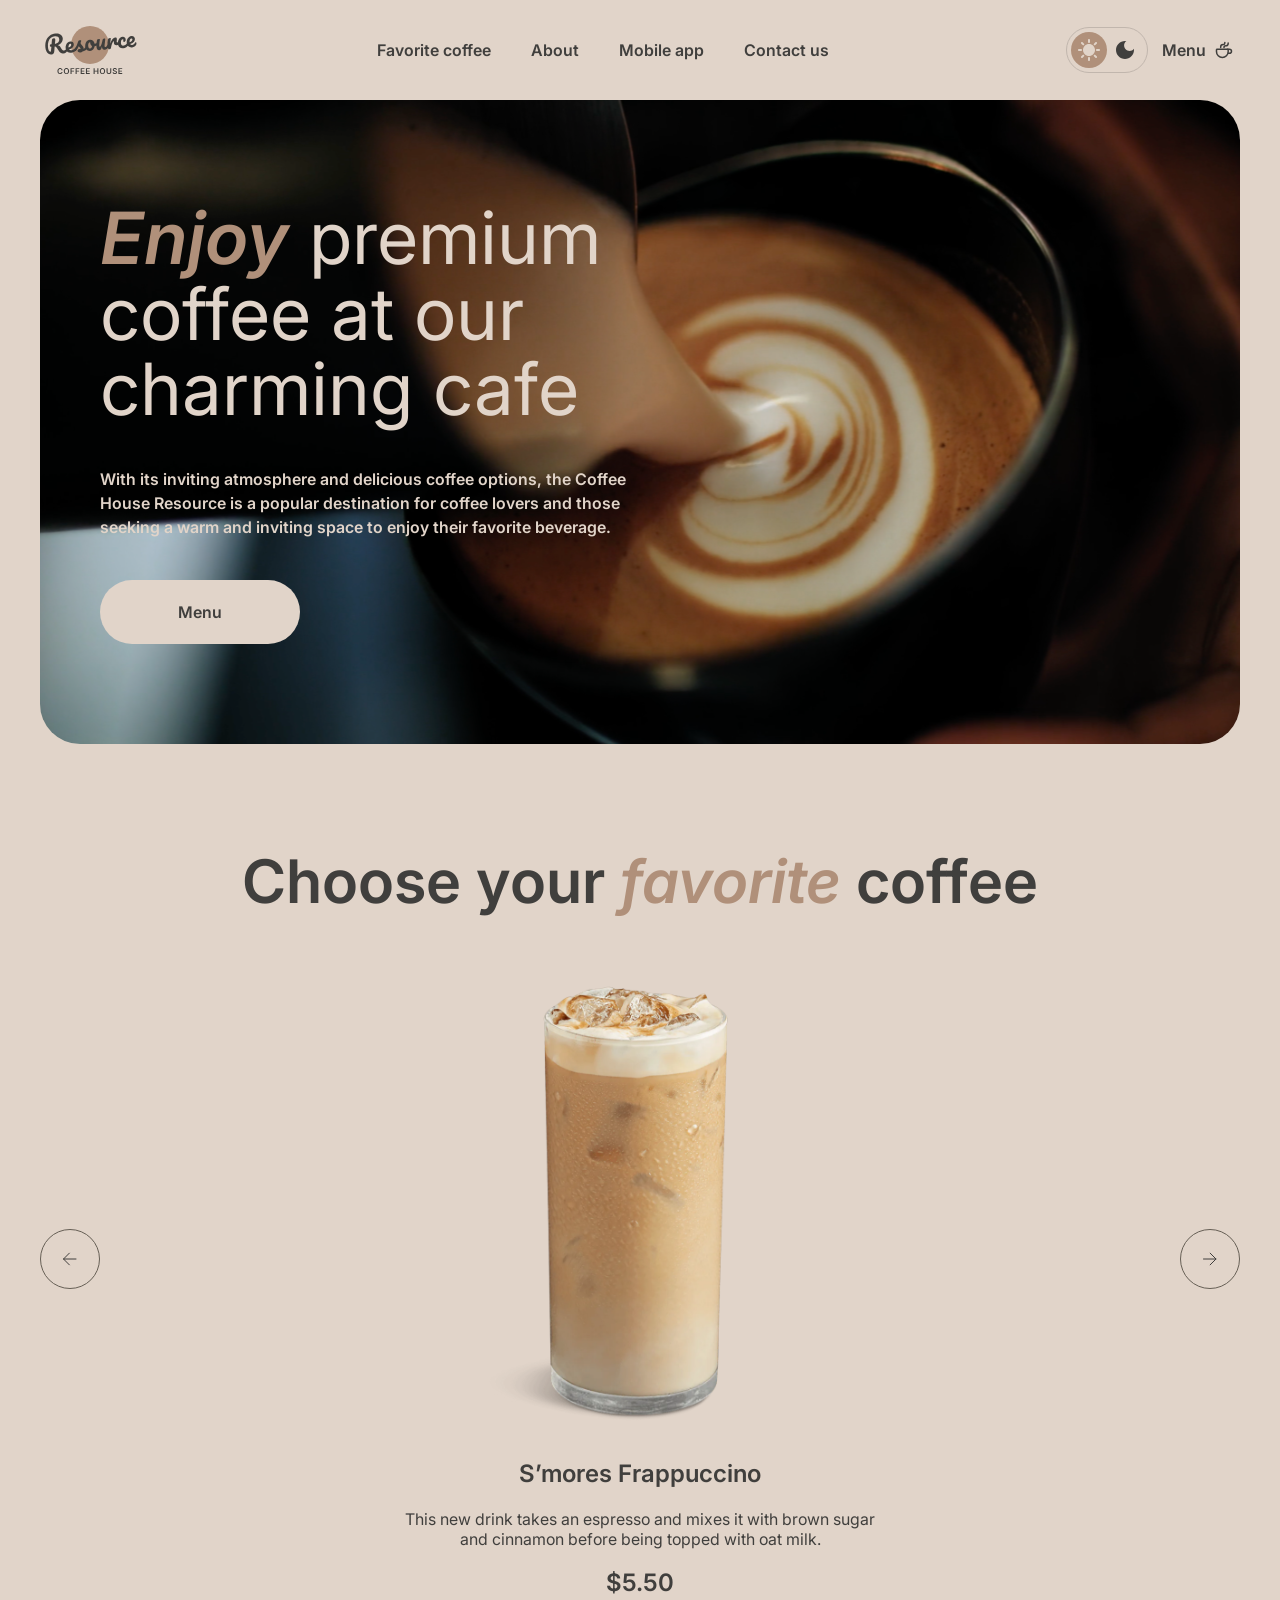
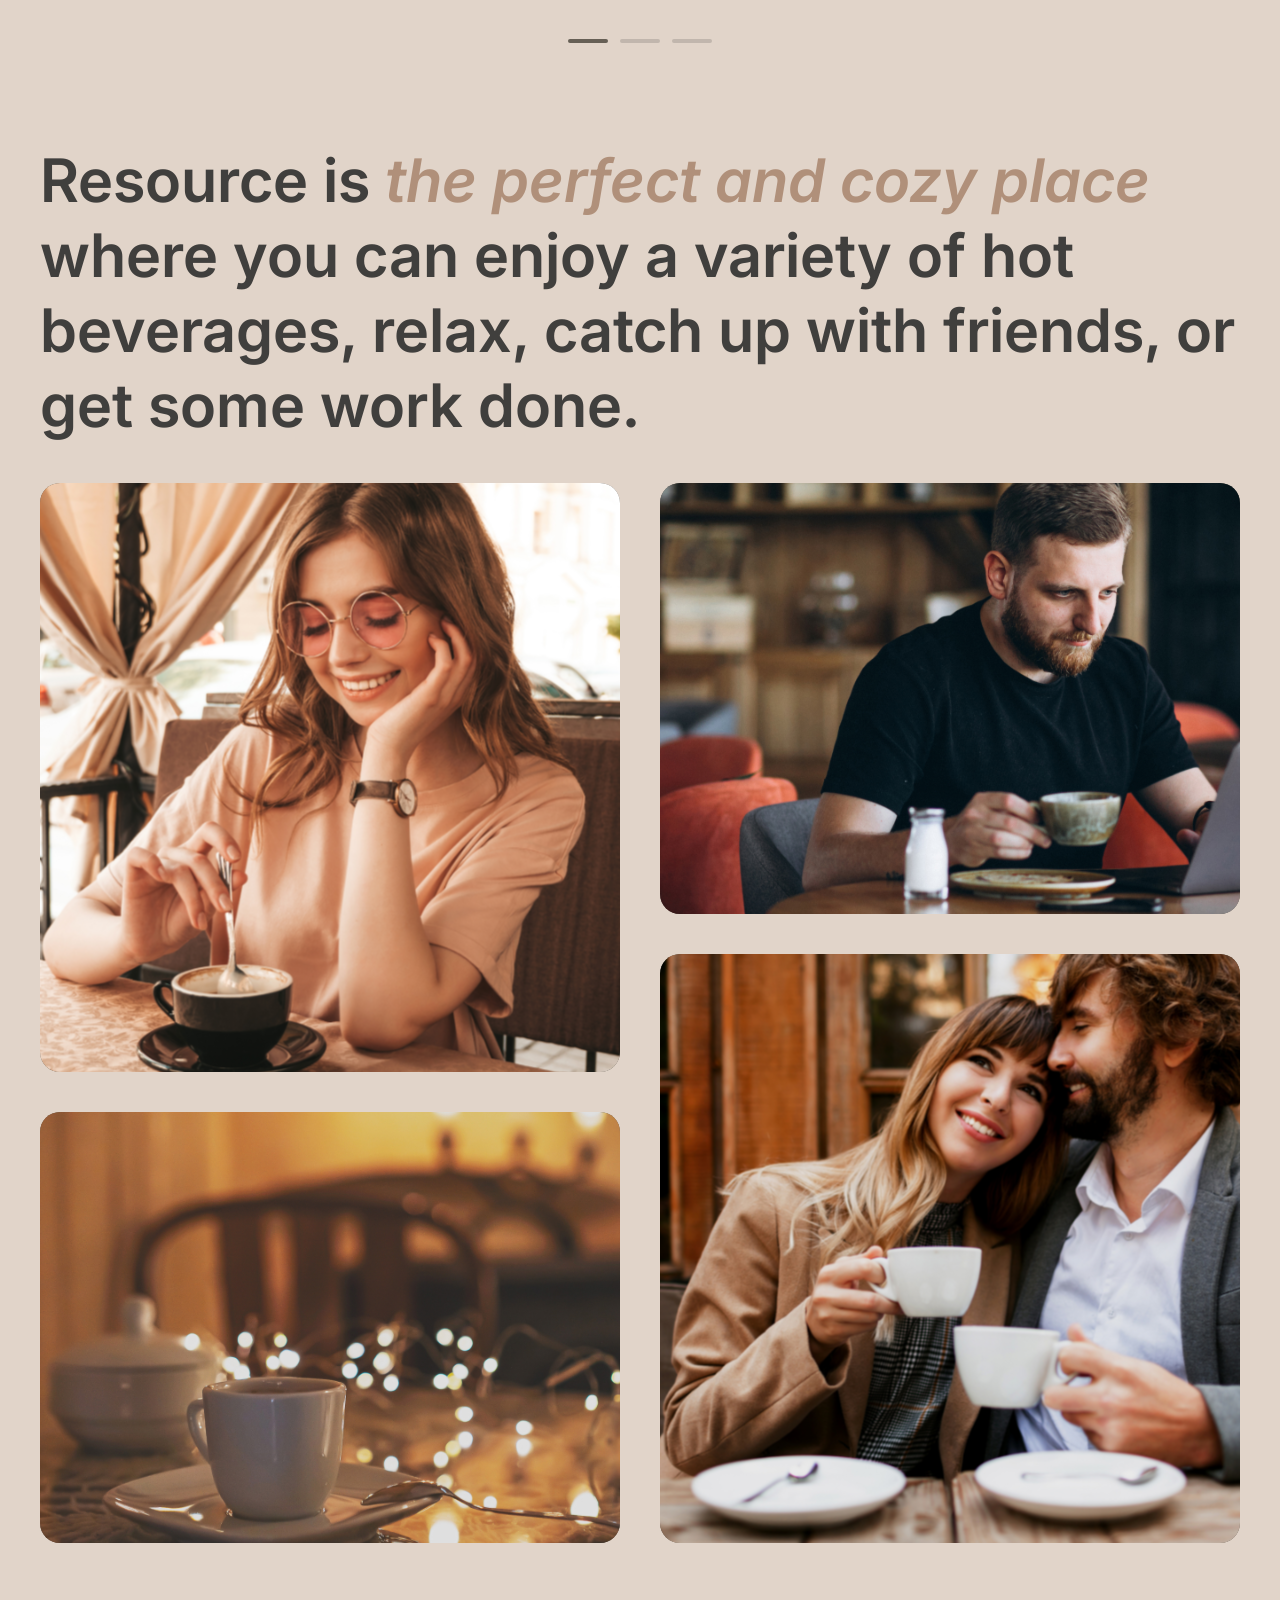
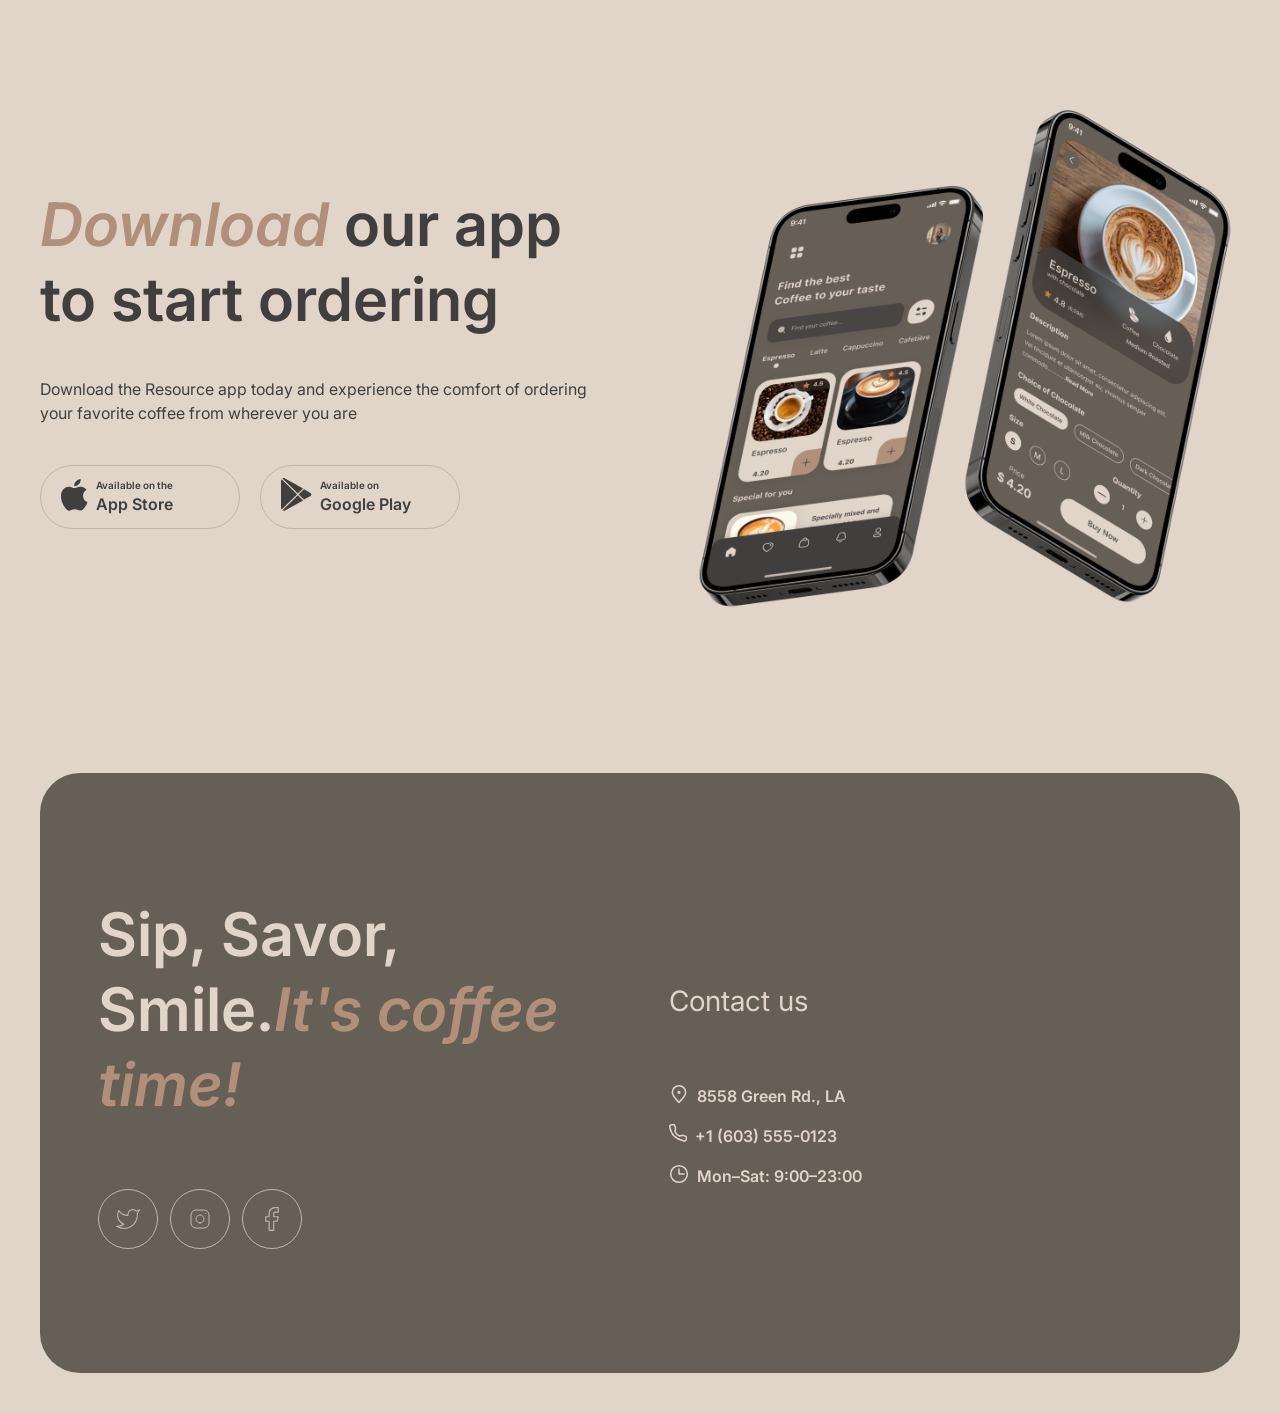
==== commit ccb80eb1: "Merge d6fa571599cf467dd98102f3973ccd2dc1d606ff into 696bd716879b065ae7d709d8bd856bd05bbda416" ====
--- a/index.html
+++ b/index.html
@@ -77,7 +77,7 @@
                     </button>
 
                     <button class="header__burger-button burger-button visible-tablet" type="button"
-                        onclick="mobileOverlay.show()">
+                        onclick="mobileOverlay.showModal()">
                         <svg width="18" height="10" viewBox="0 0 18 10" fill="none" xmlns="http://www.w3.org/2000/svg">
                             <path d="M0.75 0.75H16.75" stroke="#403F3D" stroke-width="1.5" stroke-linecap="round"
                                 stroke-linejoin="round" />
@@ -85,16 +85,6 @@
                                 stroke-linejoin="round" />
                         </svg>
                         <span class="visually-hidden">Open navigation menu</span>
-                    </button>
-                    <button class="mobile-overlay__close-button" type="submit" form="mobile-overlay-form" hidden>
-                        <span class="visually-hidden">Close navigation menu</span>
-                        <svg width="13" height="13" viewBox="0 0 13 13" fill="none" xmlns="http://www.w3.org/2000/svg">
-                            <path d="M0.75 0.75L12.0637 12.0637" stroke="#E1D4C9" stroke-width="1.5"
-                                stroke-linecap="round" stroke-linejoin="round" />
-                            <path d="M0.75 12.0637L12.0637 0.750013" stroke="#E1D4C9" stroke-width="1.5"
-                                stroke-linecap="round" stroke-linejoin="round" />
-                        </svg>
-
                     </button>
                 </div>
             </div>
@@ -115,15 +105,15 @@
                             space
                             to
                             enjoy their favorite beverage.</p>
-                            <a class="hero__btn button" href="./catalog-coffee.html">
-                                <span class="hero__btn-title">Menu</span>
-                                <span class="hero__btn-icon" aria-hidden="true">
-                                    <img class="hero__btn-icon-img hero__btn-icon-img--light visible-hover"
-                                        src="./images/coffee-cup.svg" alt="" width="20" height="20">
-                                    <img class="hero__btn-icon-img hero__btn-icon-img--dark visible-hover"
-                                        src="./images/coffee-cup-dark.svg" alt="" width="20" height="20">
-                                </span>
-                            </a>
+                        <a class="hero__btn button" href="./catalog-coffee.html">
+                            <span class="hero__btn-title">Menu</span>
+                            <span class="hero__btn-icon" aria-hidden="true">
+                                <img class="hero__btn-icon-img hero__btn-icon-img--light visible-hover"
+                                    src="./images/coffee-cup.svg" alt="" width="20" height="20">
+                                <img class="hero__btn-icon-img hero__btn-icon-img--dark visible-hover"
+                                    src="./images/coffee-cup-dark.svg" alt="" width="20" height="20">
+                            </span>
+                        </a>
                     </div>
                 </div>
             </section>
@@ -141,7 +131,7 @@
                             </svg>
 
                         </button>
-                        <div class="slider__card .slider__card_active">
+                        <div class="slider__card">
                             <img class="slider__card-image" src="./images/slider-coffee-1.svg" alt="Drink" width="480"
                                 height="480">
                             <div class="slider__info">
@@ -153,7 +143,7 @@
                                 <div class="slider__info-price">$5.50</div>
                             </div>
                         </div>
-                        <div class="slider__card ">
+                        <div class="slider__card visually-hidden">
                             <img class="slider__card-image" src="./images/slider-coffee-2.svg" alt="Drink" width="480"
                                 height="480">
                             <div class="slider__info">
@@ -165,7 +155,7 @@
                                 <div class="slider__info-price">$5.50</div>
                             </div>
                         </div>
-                        <div class="slider__card ">
+                        <div class="slider__card visually-hidden">
                             <img class="slider__card-image" src="./images/slider-coffee-3.svg" alt="Drink" width="480"
                                 height="480">
                             <div class="slider__info">
@@ -397,7 +387,53 @@
             </div>
         </footer>
         <dialog class="mobile-overlay visible-tablet" id="mobileOverlay">
-            <form class="mobile-overlay__close-button-wrapper" id="mobile-overlay-form" method="dialog">
+            <div class=" header__inner">
+                <a class="logo" href="#" aria-label="Coffee House">
+                    <img class="logo__img logo__img--light" src="./images/logo.svg" alt="Coffee House Logo" width="100"
+                        height="60" loading="lazy">
+                    <img class="logo__img logo__img--dark" src="./images/logo-dark.svg" alt="Coffee House Logo"
+                        width="100" height="60" loading="lazy">
+                </a>
+                <div class="header__block">
+                    <div class="header__theme-toggle">
+                        <button class="header__theme-toggle__btn is-active" aria-label="Light theme">
+                            <span class="header__theme-toggle__light">
+                                <svg width="22" height="22" viewBox="0 0 22 22" fill="none"
+                                    xmlns="http://www.w3.org/2000/svg">
+                                    <path
+                                        d="M10 3V1C10 0.45 10.45 0 11 0C11.55 0 12 0.45 12 1V3C12 3.55 11.55 4 11 4C10.45 4 10 3.55 10 3ZM17.36 6.05L18.77 4.63C19.16 4.24 19.16 3.61 18.77 3.22C18.38 2.83 17.75 2.83 17.36 3.22L15.95 4.64C15.56 5.03 15.56 5.66 15.95 6.05C16.34 6.44 16.97 6.44 17.36 6.05ZM21 10H19C18.45 10 18 10.45 18 11C18 11.55 18.45 12 19 12H21C21.55 12 22 11.55 22 11C22 10.45 21.55 10 21 10ZM11 18C10.45 18 10 18.45 10 19V21C10 21.55 10.45 22 11 22C11.55 22 12 21.55 12 21V19C12 18.45 11.55 18 11 18ZM4.64 6.05L3.22 4.64C2.83 4.25 2.83 3.61 3.22 3.23C3.61 2.85 4.25 2.84 4.63 3.23L6.04 4.64C6.43 5.03 6.43 5.67 6.04 6.05C5.65 6.43 5.02 6.44 4.64 6.05ZM15.95 15.95C15.56 16.34 15.56 16.98 15.95 17.36L17.36 18.77C17.75 19.16 18.39 19.16 18.77 18.77C19.16 18.38 19.16 17.74 18.77 17.36L17.36 15.95C16.98 15.56 16.34 15.56 15.95 15.95ZM1 12H3C3.55 12 4 11.55 4 11C4 10.45 3.55 10 3 10H1C0.45 10 0 10.45 0 11C0 11.55 0.45 12 1 12ZM4.64 18.78L6.05 17.37C6.44 16.98 6.44 16.34 6.05 15.96C5.66 15.58 5.02 15.57 4.64 15.96L3.23 17.37C2.84 17.76 2.84 18.4 3.23 18.78C3.61 19.17 4.25 19.17 4.64 18.78ZM11 5C7.69 5 5 7.69 5 11C5 14.31 7.69 17 11 17C14.31 17 17 14.31 17 11C17 7.69 14.31 5 11 5Z"
+                                        fill="#E1D4C9" />
+                                </svg>
+                            </span>
+                        </button>
+                        <button class="header__theme-toggle__btn" aria-label="Dark theme">
+                            <span class="header__theme-toggle__dark">
+                                <svg width="18" height="18" viewBox="0 0 18 18" fill="none"
+                                    xmlns="http://www.w3.org/2000/svg">
+                                    <path
+                                        d="M9 0C4.03 0 0 4.03 0 9C0 13.97 4.03 18 9 18C13.97 18 18 13.97 18 9C18 8.54 17.96 8.08 17.9 7.64C16.92 9.01 15.32 9.9 13.5 9.9C10.52 9.9 8.1 7.48 8.1 4.5C8.1 2.69 8.99 1.08 10.36 0.0999999C9.92 0.0399999 9.46 0 9 0Z"
+                                        fill="#403F3D" />
+                                </svg>
+                            </span>
+                        </button>
+                    </div>
+                    <button class="header__burger-button burger-button visible-tablet" type="button"
+                        onclick="mobileOverlay.showModal()">
+                        <span class="visually-hidden">Open navigation menu</span>
+                    </button>
+                </div>
+            </div>
+            <form class="mobile-overlay__close-button-wrapper" method="dialog">
+                <button class="mobile-overlay__close-button" type="submit">
+                    <span class="visually-hidden">Close navigation menu</span>
+                    <svg width="13" height="13" viewBox="0 0 13 13" fill="none" xmlns="http://www.w3.org/2000/svg">
+                        <path d="M0.75 0.75L12.0637 12.0637" stroke="#E1D4C9" stroke-width="1.5" stroke-linecap="round"
+                            stroke-linejoin="round" />
+                        <path d="M0.75 12.0637L12.0637 0.750013" stroke="#E1D4C9" stroke-width="1.5"
+                            stroke-linecap="round" stroke-linejoin="round" />
+                    </svg>
+
+                </button>
             </form>
             <div class="mobile-overlay__body">
                 <ul class="mobile-overlay__list">
@@ -423,9 +459,7 @@
             </div>
         </dialog>
     </div>
-    <script src="./src/theme-toggle.js"></script>
-    <script src="./src/header-modal.js"></script>
-    <script src="./src/slider.js"></script>
+    <script src="./theme-toggle.js"></script>
 </body>
 
 </html>
--- a/styles.css
+++ b/styles.css
@@ -503,24 +503,14 @@
 }
 
 .mobile-overlay {
-    position: fixed;
-    top: 99px;
-    left: 0;
-    right: 0;
-    bottom: 0;
-    width: 100%;
-    height: calc(100% - 100px);
-    max-width: 100%;
-    max-height: 100%;
-    margin: 0;
     padding: 0;
     padding-top: 20px;
+    width: 100%;
+    height: 100%;
     border: none;
     background: var(--color-light-bg-page);
     color: var(--color-light-text-primary);
     transition: background-color 0.3s ease, color 0.3s ease;
-    overflow-y: auto;
-    z-index: 100;
 }
 
 .mobile-overlay .header__inner {
@@ -565,27 +555,14 @@
 }
 
 .mobile-overlay__close-button {
-    position: relative;
-    width: 44px;
-    aspect-ratio: 1;
-    border: 1px solid var(--color-light-border-primary);
-    border-radius: var(--border-radius-large);
-
+    position: absolute;
+    right: 40px;
+    top: 26px;
+    padding: 15px;
+    border: none;
     background-color: inherit;
     color: var(--color-light-text-primary);
     cursor: pointer;
-}
-
-.mobile-overlay__close-button svg {
-    position: absolute;
-    right: 14px;
-    top: 16px;
-}
-
-@media(width > 769px) {
-    .mobile-overlay__close-button {
-        display: none;
-    }
 }
 
 .mobile-overlay__body {
@@ -848,17 +825,22 @@
 
 .slider__arrow {
     position: relative;
-    width: 65.45px;
-    aspect-ratio: 1;
+    width: 60px;
+    height: 60px;
     border: 1px solid var(--color-light-border-inverse);
-    border-radius: 50%;
+    border-radius: 100px;
     background-color: transparent;
     color: var(--color-light-text-primary);
     cursor: pointer;
     transition: background-color 0.2s ease, color 0.2s ease, border-color 0.2s ease;
-    display: flex;
-    justify-content: center;
-    align-items: center;
+}
+
+.slider__arrow-left,
+.slider__arrow-right {
+    position: absolute;
+    top: 50%;
+    left: 50%;
+    translate: -50% -50%;
 }
 
 @media (hover: hover) {
@@ -1526,7 +1508,7 @@
     display: flex;
     justify-content: center;
     align-items: center;
-    margin-top: 40px;
+    margin-top:40px;
 }
 
 .refresh-button {
@@ -1544,7 +1526,7 @@
 }
 
 .refresh-button:hover svg {
-    color: var(--color-light-text-inverse);
+    color:var(--color-light-text-inverse);
 }
 
 .refresh-button svg {
@@ -1552,95 +1534,18 @@
 
 }
 
-@media (width > 769px) {
-    .refresh-button {
-        display: none;
-    }
-}
-
-/* Модльное окно через Меню */
-.mobile-overlay {
-    opacity: 0;
-    transform: translateY(-12px);
-
-    transition:
-        opacity 0.3s ease,
-        transform 0.3s ease,
-        overlay 0.3s ease allow-discrete,
-        display 0.3s ease allow-discrete;
-}
-
-.mobile-overlay[open] {
-    opacity: 1;
-    transform: translateY(0);
-
-    @starting-style {
-        opacity: 0;
-        transform: translateY(-12px);
-    }
-}
-
-.mobile-overlay .mobile-overlay__close-button {
-    opacity: 0;
-    transform: rotate(-90deg) scale(0.8);
-    pointer-events: none;
-    transition:
-        opacity 0.3s ease,
-        transform 0.3s ease;
-}
-
-.mobile-overlay[open] .mobile-overlay__close-button {
-    opacity: 1;
-    transform: rotate(0deg) scale(1);
-    pointer-events: auto;
-}
-
-.mobile-overlay[open]~* .header__burger-button,
-body:has(.mobile-overlay[open]) .header__burger-button {
-    opacity: 0;
-    transform: rotate(90deg) scale(0.8);
-    pointer-events: none;
-    transition:
-        opacity 0.3s ease,
-        transform 0.3s ease;
-}
-
-.header__burger-button {
-    transition:
-        opacity 0.3s ease,
-        transform 0.3s ease;
-}
-
-/* Слайдер */
-.slider__wrapper {
-    position: relative;
-    overflow: hidden;
-    --current: 0;
-    --gap: 40px;
-}
-
-.slider__card {
-    position: absolute;
-    top: 0;
-    left: 0;
-    width: 100%;
-    display: flex;
-    align-items: center;
-    gap: var(--gap);
-    opacity: 0;
-    transform: translateX(calc((var(--i) - var(--current)) * 100%));
-    transition: transform 0.5s ease, opacity 0.5s ease;
-    pointer-events: none;
-}
-
-.slider__card_active {
-    opacity: 1;
-    pointer-events: auto;
-    position: relative;
-    z-index: 1;
-}
-
-.slider__arrow {
-    position: relative;
-    z-index: 2;
+@media (width > 768px) {
+  .refresh-button {
+    display: none;
+  }
+}
+
+@media (width < 769px) {
+  .product-card:nth-child(n+5) {
+    display: none;
+  }
+
+  .refresh-button {
+    display: block;
+  }
 }
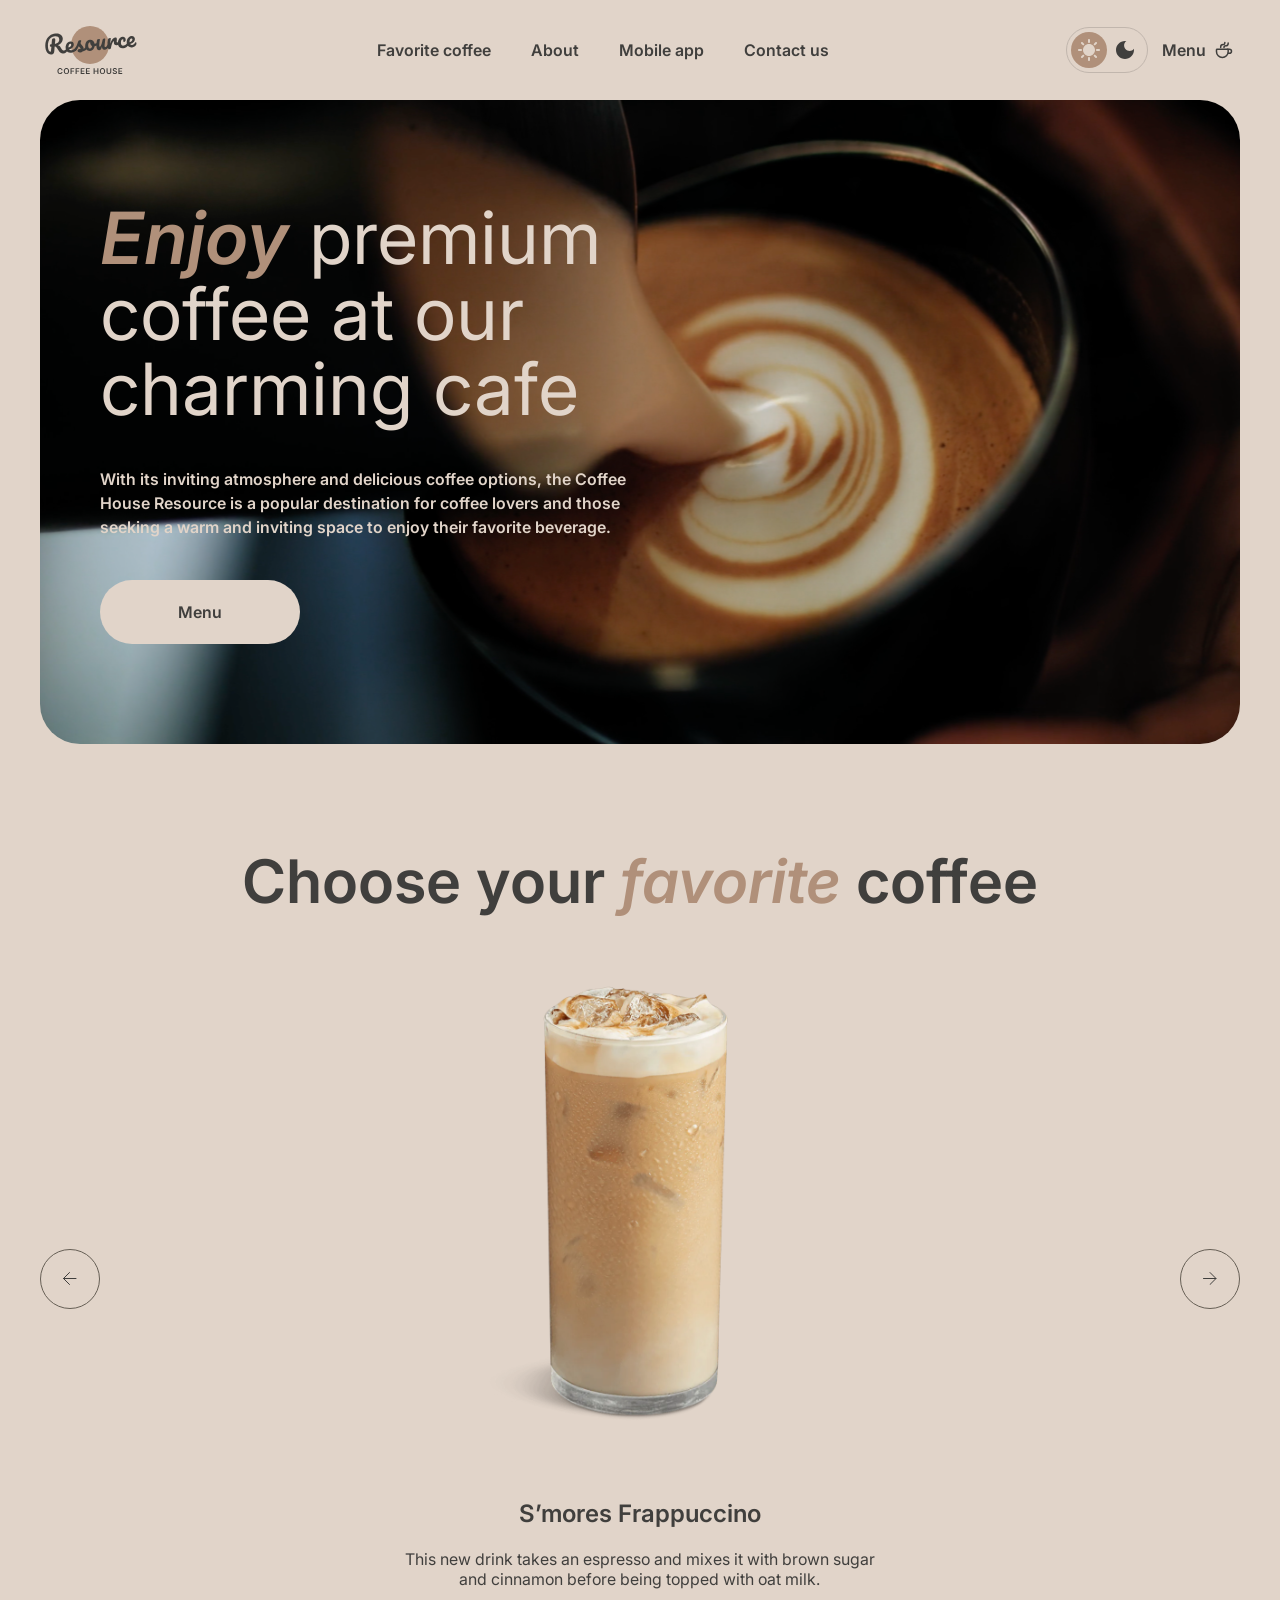
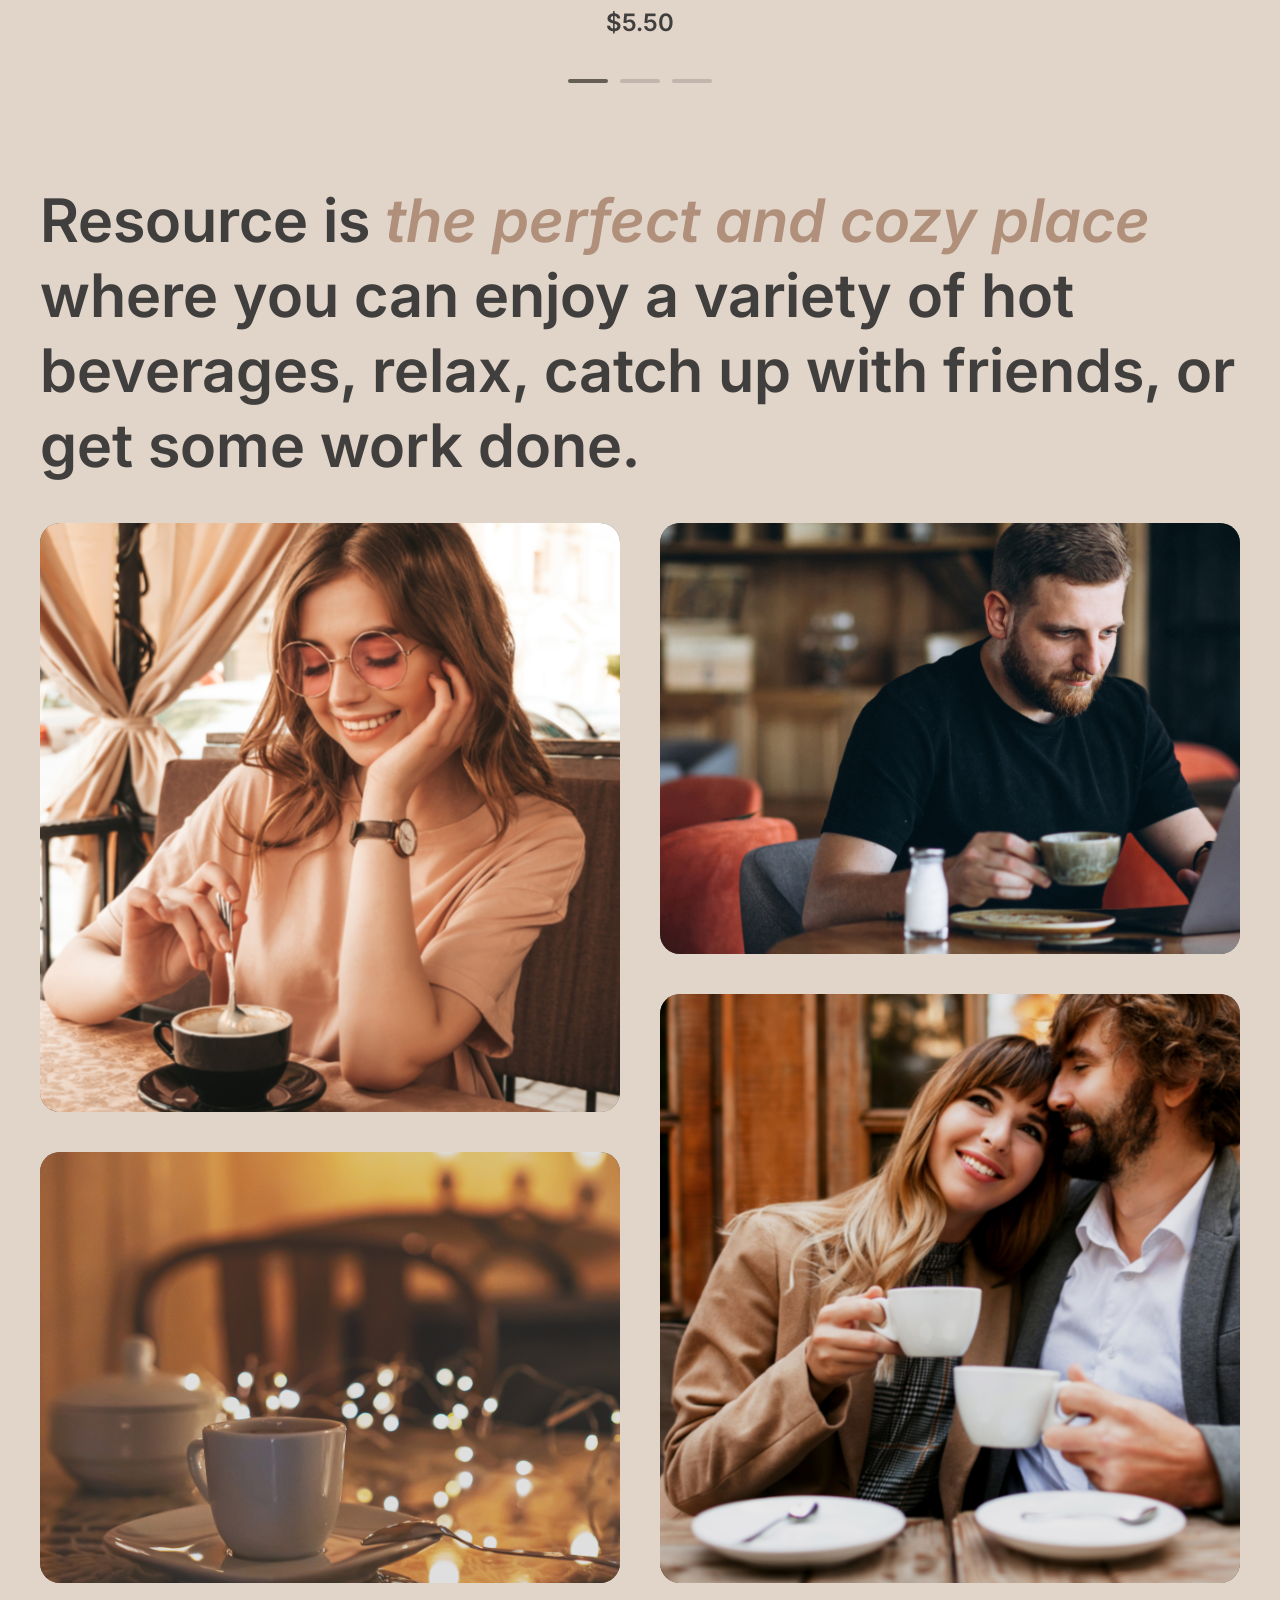
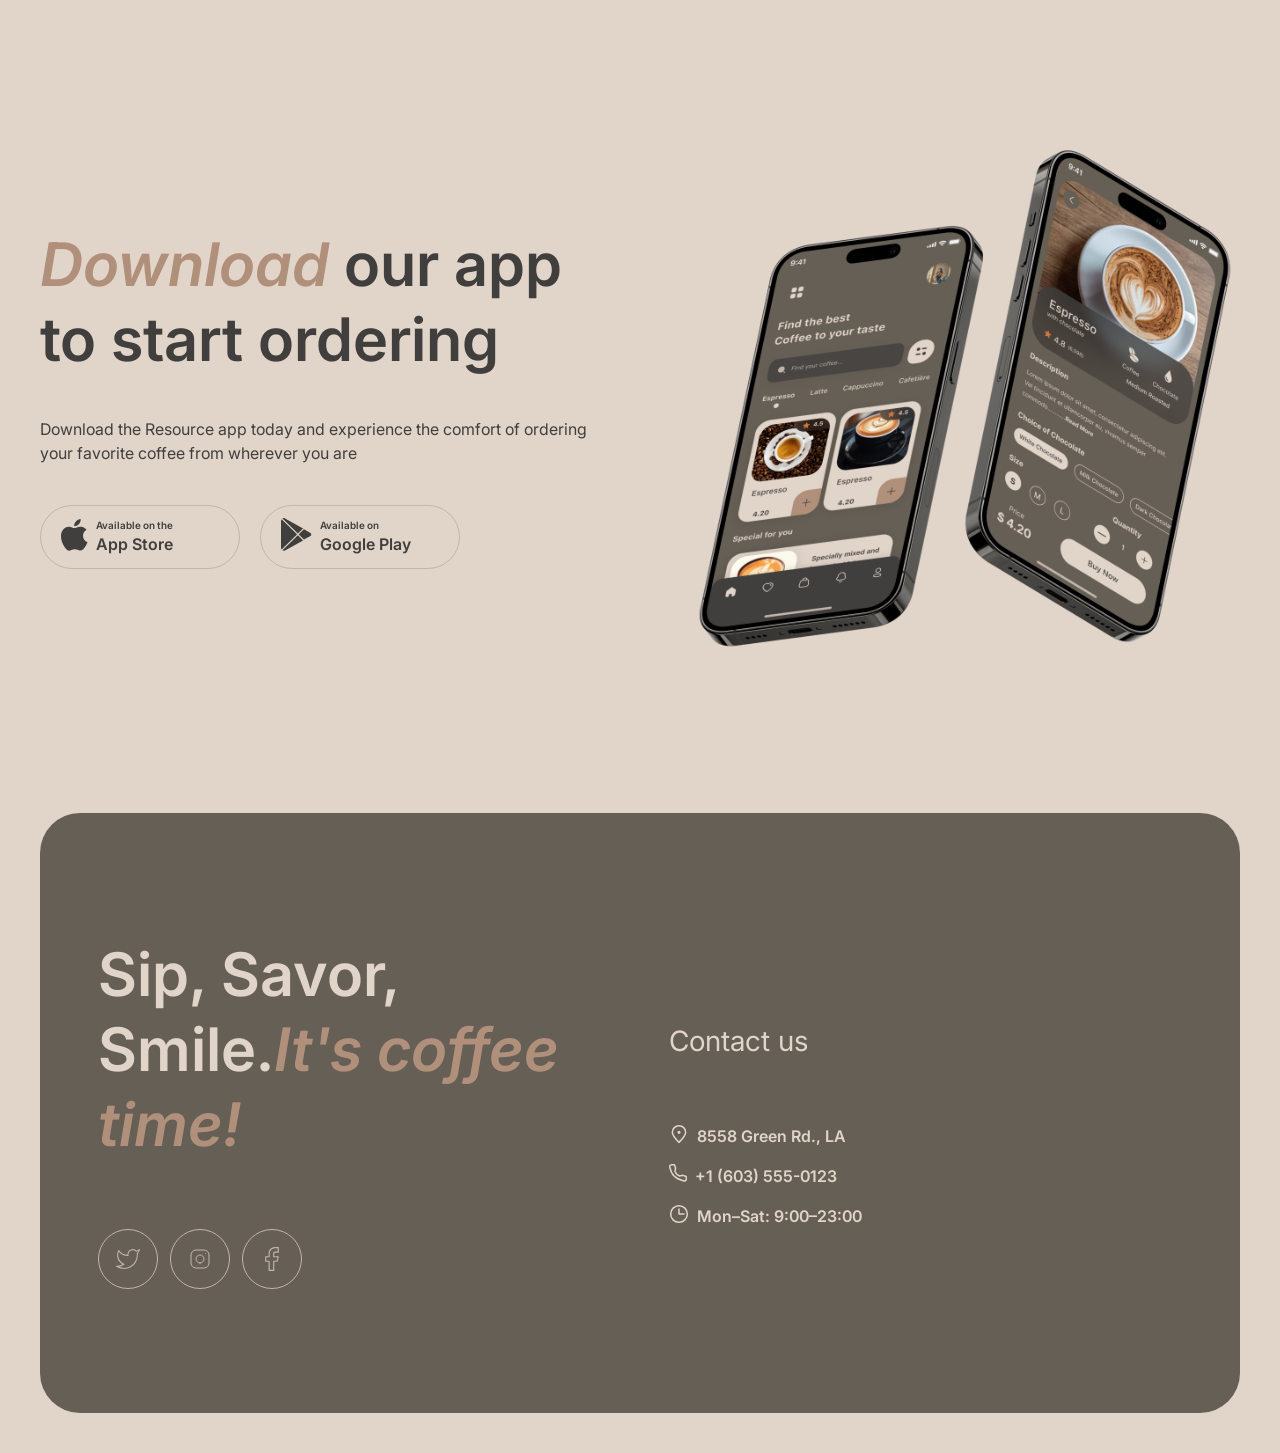
==== commit 36bd9ca2: "feat: add behavior to catalog cards" ====
--- a/index.html
+++ b/index.html
@@ -14,7 +14,7 @@
         <!-- ХЕДЕР -->
         <header class="header ">
             <div class="header__inner">
-                <a class="logo" href="#" aria-label="Coffee House">
+                <a class="logo" aria-label="Coffee House">
                     <img class="logo__img logo__img--light" src="./images/logo.svg" alt="Coffee House Logo" width="100"
                         height="60" loading="lazy">
                     <img class="logo__img logo__img--dark" src="./images/logo-dark.svg" alt="Coffee House Logo"
@@ -65,7 +65,7 @@
                         </button>
                     </div>
 
-                    <button class="header__button button button--transparent hidden-tablet" type="button"
+                    <button class="header__button button hidden-tablet" type="button"
                         onclick="window.location.href='./catalog-coffee.html'">
                         Menu
                         <span class="header__button-icon" aria-hidden="true">
@@ -77,7 +77,7 @@
                     </button>
 
                     <button class="header__burger-button burger-button visible-tablet" type="button"
-                        onclick="mobileOverlay.showModal()">
+                        onclick="mobileOverlay.show()">
                         <svg width="18" height="10" viewBox="0 0 18 10" fill="none" xmlns="http://www.w3.org/2000/svg">
                             <path d="M0.75 0.75H16.75" stroke="#403F3D" stroke-width="1.5" stroke-linecap="round"
                                 stroke-linejoin="round" />
@@ -85,6 +85,16 @@
                                 stroke-linejoin="round" />
                         </svg>
                         <span class="visually-hidden">Open navigation menu</span>
+                    </button>
+                    <button class="mobile-overlay__close-button" type="submit" form="mobile-overlay-form" hidden>
+                        <span class="visually-hidden">Close navigation menu</span>
+                        <svg width="13" height="13" viewBox="0 0 13 13" fill="none" xmlns="http://www.w3.org/2000/svg">
+                            <path d="M0.75 0.75L12.0637 12.0637" stroke="#E1D4C9" stroke-width="1.5"
+                                stroke-linecap="round" stroke-linejoin="round" />
+                            <path d="M0.75 12.0637L12.0637 0.750013" stroke="#E1D4C9" stroke-width="1.5"
+                                stroke-linecap="round" stroke-linejoin="round" />
+                        </svg>
+
                     </button>
                 </div>
             </div>
@@ -131,7 +141,7 @@
                             </svg>
 
                         </button>
-                        <div class="slider__card">
+                        <div class="slider__card .slider__card_active">
                             <img class="slider__card-image" src="./images/slider-coffee-1.svg" alt="Drink" width="480"
                                 height="480">
                             <div class="slider__info">
@@ -143,7 +153,7 @@
                                 <div class="slider__info-price">$5.50</div>
                             </div>
                         </div>
-                        <div class="slider__card visually-hidden">
+                        <div class="slider__card ">
                             <img class="slider__card-image" src="./images/slider-coffee-2.svg" alt="Drink" width="480"
                                 height="480">
                             <div class="slider__info">
@@ -155,7 +165,7 @@
                                 <div class="slider__info-price">$5.50</div>
                             </div>
                         </div>
-                        <div class="slider__card visually-hidden">
+                        <div class="slider__card ">
                             <img class="slider__card-image" src="./images/slider-coffee-3.svg" alt="Drink" width="480"
                                 height="480">
                             <div class="slider__info">
@@ -387,53 +397,7 @@
             </div>
         </footer>
         <dialog class="mobile-overlay visible-tablet" id="mobileOverlay">
-            <div class=" header__inner">
-                <a class="logo" href="#" aria-label="Coffee House">
-                    <img class="logo__img logo__img--light" src="./images/logo.svg" alt="Coffee House Logo" width="100"
-                        height="60" loading="lazy">
-                    <img class="logo__img logo__img--dark" src="./images/logo-dark.svg" alt="Coffee House Logo"
-                        width="100" height="60" loading="lazy">
-                </a>
-                <div class="header__block">
-                    <div class="header__theme-toggle">
-                        <button class="header__theme-toggle__btn is-active" aria-label="Light theme">
-                            <span class="header__theme-toggle__light">
-                                <svg width="22" height="22" viewBox="0 0 22 22" fill="none"
-                                    xmlns="http://www.w3.org/2000/svg">
-                                    <path
-                                        d="M10 3V1C10 0.45 10.45 0 11 0C11.55 0 12 0.45 12 1V3C12 3.55 11.55 4 11 4C10.45 4 10 3.55 10 3ZM17.36 6.05L18.77 4.63C19.16 4.24 19.16 3.61 18.77 3.22C18.38 2.83 17.75 2.83 17.36 3.22L15.95 4.64C15.56 5.03 15.56 5.66 15.95 6.05C16.34 6.44 16.97 6.44 17.36 6.05ZM21 10H19C18.45 10 18 10.45 18 11C18 11.55 18.45 12 19 12H21C21.55 12 22 11.55 22 11C22 10.45 21.55 10 21 10ZM11 18C10.45 18 10 18.45 10 19V21C10 21.55 10.45 22 11 22C11.55 22 12 21.55 12 21V19C12 18.45 11.55 18 11 18ZM4.64 6.05L3.22 4.64C2.83 4.25 2.83 3.61 3.22 3.23C3.61 2.85 4.25 2.84 4.63 3.23L6.04 4.64C6.43 5.03 6.43 5.67 6.04 6.05C5.65 6.43 5.02 6.44 4.64 6.05ZM15.95 15.95C15.56 16.34 15.56 16.98 15.95 17.36L17.36 18.77C17.75 19.16 18.39 19.16 18.77 18.77C19.16 18.38 19.16 17.74 18.77 17.36L17.36 15.95C16.98 15.56 16.34 15.56 15.95 15.95ZM1 12H3C3.55 12 4 11.55 4 11C4 10.45 3.55 10 3 10H1C0.45 10 0 10.45 0 11C0 11.55 0.45 12 1 12ZM4.64 18.78L6.05 17.37C6.44 16.98 6.44 16.34 6.05 15.96C5.66 15.58 5.02 15.57 4.64 15.96L3.23 17.37C2.84 17.76 2.84 18.4 3.23 18.78C3.61 19.17 4.25 19.17 4.64 18.78ZM11 5C7.69 5 5 7.69 5 11C5 14.31 7.69 17 11 17C14.31 17 17 14.31 17 11C17 7.69 14.31 5 11 5Z"
-                                        fill="#E1D4C9" />
-                                </svg>
-                            </span>
-                        </button>
-                        <button class="header__theme-toggle__btn" aria-label="Dark theme">
-                            <span class="header__theme-toggle__dark">
-                                <svg width="18" height="18" viewBox="0 0 18 18" fill="none"
-                                    xmlns="http://www.w3.org/2000/svg">
-                                    <path
-                                        d="M9 0C4.03 0 0 4.03 0 9C0 13.97 4.03 18 9 18C13.97 18 18 13.97 18 9C18 8.54 17.96 8.08 17.9 7.64C16.92 9.01 15.32 9.9 13.5 9.9C10.52 9.9 8.1 7.48 8.1 4.5C8.1 2.69 8.99 1.08 10.36 0.0999999C9.92 0.0399999 9.46 0 9 0Z"
-                                        fill="#403F3D" />
-                                </svg>
-                            </span>
-                        </button>
-                    </div>
-                    <button class="header__burger-button burger-button visible-tablet" type="button"
-                        onclick="mobileOverlay.showModal()">
-                        <span class="visually-hidden">Open navigation menu</span>
-                    </button>
-                </div>
-            </div>
-            <form class="mobile-overlay__close-button-wrapper" method="dialog">
-                <button class="mobile-overlay__close-button" type="submit">
-                    <span class="visually-hidden">Close navigation menu</span>
-                    <svg width="13" height="13" viewBox="0 0 13 13" fill="none" xmlns="http://www.w3.org/2000/svg">
-                        <path d="M0.75 0.75L12.0637 12.0637" stroke="#E1D4C9" stroke-width="1.5" stroke-linecap="round"
-                            stroke-linejoin="round" />
-                        <path d="M0.75 12.0637L12.0637 0.750013" stroke="#E1D4C9" stroke-width="1.5"
-                            stroke-linecap="round" stroke-linejoin="round" />
-                    </svg>
-
-                </button>
+            <form class="mobile-overlay__close-button-wrapper" id="mobile-overlay-form" method="dialog">
             </form>
             <div class="mobile-overlay__body">
                 <ul class="mobile-overlay__list">
@@ -452,14 +416,22 @@
                     <li class="mobile-overlay__item">
                         <button class="header__button button overlay__button " type="button"
                             onclick="window.location.href='./catalog-coffee.html'">
-                            Menu <img src="./images/coffee-cup.svg" alt="coffee-cup" width="20" height="20">
+                            Menu
+                            <span class="header__button-icon header__button-icon__modal" aria-hidden="true">
+                                <img class="header__button-icon-img header__button-icon-img--light"
+                                    src="./images/coffee-cup.svg" alt="" width="40" height="40">
+                                <img class="header__button-icon-img header__button-icon-img--dark"
+                                    src="./images/coffee-cup-dark.svg" alt="" width="40" height="40">
+                            </span>
                         </button>
                     </li>
                 </ul>
             </div>
         </dialog>
     </div>
-    <script src="./theme-toggle.js"></script>
+    <script src="./src/theme-toggle.js"></script>
+    <script src="./src/header-modal.js"></script>
+    <script src="./src/slider.js"></script>
 </body>
 
 </html>
--- a/styles.css
+++ b/styles.css
@@ -116,6 +116,10 @@
     --color-light-bg-overlay: #403f3d;
     --color-light-border-primary: #c1b6ad;
     --color-light-border-inverse: #665f55;
+    --color-bg-overlay: #403f3d;
+    --color-bg-modal-button: #665f55;
+    --color-bg-modal-option-num: #e1d4c9;
+
 
     --color-dark-text-primary: #e1d4c9;
     --color-dark-text-inverse: #e1d4c9;
@@ -146,6 +150,10 @@
     --color-light-bg-overlay: #403f3d;
     --color-light-border-primary: #665f55;
     --color-light-border-inverse: #c1b6ad;
+    --color-bg-overlay: ##292826;
+    --color-bg-modal-button: #292826;
+    --color-bg-modal-option-num: #403f3d;
+
 
     --color-dark-text-primary: #e1d4c9;
     --color-dark-text-inverse: #403f3d;
@@ -454,6 +462,29 @@
     color: inherit;
 }
 
+.catalog-header__button {
+    display: inline-flex;
+    align-items: center;
+    position: relative;
+    justify-content: space-between;
+    column-gap: 8px;
+    height: 28px;
+    font-size: 16px;
+    background: transparent;
+    border: none;
+    color: inherit;
+}
+
+.catalog-header__button::after {
+    content: '';
+    position: absolute;
+    bottom: -2px;
+    left: 6px;
+    width: 85%;
+    height: 2px;
+    background-color: var(--color-light-text-primary);
+}
+
 @media (hover: hover) {
     .header__button:hover {
         cursor: pointer;
@@ -503,14 +534,24 @@
 }
 
 .mobile-overlay {
+    position: fixed;
+    top: 99px;
+    left: 0;
+    right: 0;
+    bottom: 0;
+    width: 100%;
+    height: calc(100% - 100px);
+    max-width: 100%;
+    max-height: 100%;
+    margin: 0;
     padding: 0;
     padding-top: 20px;
-    width: 100%;
-    height: 100%;
     border: none;
     background: var(--color-light-bg-page);
     color: var(--color-light-text-primary);
     transition: background-color 0.3s ease, color 0.3s ease;
+    overflow-y: auto;
+    z-index: 100;
 }
 
 .mobile-overlay .header__inner {
@@ -555,14 +596,27 @@
 }
 
 .mobile-overlay__close-button {
-    position: absolute;
-    right: 40px;
-    top: 26px;
-    padding: 15px;
-    border: none;
+    position: relative;
+    width: 44px;
+    aspect-ratio: 1;
+    border: 1px solid var(--color-light-border-primary);
+    border-radius: var(--border-radius-large);
+
     background-color: inherit;
     color: var(--color-light-text-primary);
     cursor: pointer;
+}
+
+.mobile-overlay__close-button svg {
+    position: absolute;
+    right: 14px;
+    top: 16px;
+}
+
+@media(width > 769px) {
+    .mobile-overlay__close-button {
+        display: none;
+    }
 }
 
 .mobile-overlay__body {
@@ -825,22 +879,17 @@
 
 .slider__arrow {
     position: relative;
-    width: 60px;
-    height: 60px;
+    width: 65.45px;
+    aspect-ratio: 1;
     border: 1px solid var(--color-light-border-inverse);
-    border-radius: 100px;
+    border-radius: 50%;
     background-color: transparent;
     color: var(--color-light-text-primary);
     cursor: pointer;
     transition: background-color 0.2s ease, color 0.2s ease, border-color 0.2s ease;
-}
-
-.slider__arrow-left,
-.slider__arrow-right {
-    position: absolute;
-    top: 50%;
-    left: 50%;
-    translate: -50% -50%;
+    display: flex;
+    justify-content: center;
+    align-items: center;
 }
 
 @media (hover: hover) {
@@ -1455,6 +1504,11 @@
     height: 20px;
 }
 
+.header__button-icon__modal {
+    width: 40px;
+    height: 40px;
+}
+
 .header__button-icon-img {
     position: absolute;
     inset: 0;
@@ -1464,6 +1518,15 @@
     transition: opacity 0.3s ease;
 }
 
+.header__button-icon__modal img {
+    position: absolute;
+    top:-5px;
+    width: 100%;
+    height: 100%;
+    object-fit: contain;
+    transition: opacity 0.3s ease;
+}
+
 .header__button-icon-img--dark {
     opacity: 0;
 }
@@ -1508,7 +1571,7 @@
     display: flex;
     justify-content: center;
     align-items: center;
-    margin-top:40px;
+    margin-top: 40px;
 }
 
 .refresh-button {
@@ -1526,7 +1589,7 @@
 }
 
 .refresh-button:hover svg {
-    color:var(--color-light-text-inverse);
+    color: var(--color-light-text-inverse);
 }
 
 .refresh-button svg {
@@ -1534,18 +1597,312 @@
 
 }
 
-@media (width > 768px) {
-  .refresh-button {
+@media (width > 769px) {
+    .refresh-button {
+        display: none;
+    }
+}
+
+/* Модльное окно через Меню */
+.mobile-overlay {
+    opacity: 0;
+    transform: translateY(-12px);
+
+    transition:
+        opacity 0.3s ease,
+        transform 0.3s ease,
+        overlay 0.3s ease allow-discrete,
+        display 0.3s ease allow-discrete;
+}
+
+.mobile-overlay[open] {
+    opacity: 1;
+    transform: translateY(0);
+
+    @starting-style {
+        opacity: 0;
+        transform: translateY(-12px);
+    }
+}
+
+.mobile-overlay .mobile-overlay__close-button {
+    opacity: 0;
+    transform: rotate(-90deg) scale(0.8);
+    pointer-events: none;
+    transition:
+        opacity 0.3s ease,
+        transform 0.3s ease;
+}
+
+.mobile-overlay[open] .mobile-overlay__close-button {
+    opacity: 1;
+    transform: rotate(0deg) scale(1);
+    pointer-events: auto;
+}
+
+.mobile-overlay[open]~* .header__burger-button,
+body:has(.mobile-overlay[open]) .header__burger-button {
+    opacity: 0;
+    transform: rotate(90deg) scale(0.8);
+    pointer-events: none;
+    transition:
+        opacity 0.3s ease,
+        transform 0.3s ease;
+}
+
+.header__burger-button {
+    transition:
+        opacity 0.3s ease,
+        transform 0.3s ease;
+}
+
+/* Слайдер */
+.slider__wrapper {
+    position: relative;
+    overflow: hidden;
+    --current: 0;
+    --gap: 40px;
+}
+
+.slider__card {
+    position: absolute;
+    top: 0;
+    left: 0;
+    width: 100%;
+    display: flex;
+    align-items: center;
+    gap: var(--gap);
+    opacity: 0;
+    transform: translateX(calc((var(--i) - var(--current)) * 100%));
+    transition: transform 0.5s ease, opacity 0.5s ease;
+    pointer-events: none;
+}
+
+.slider__card_active {
+    opacity: 1;
+    pointer-events: auto;
+    position: relative;
+    z-index: 1;
+}
+
+.slider__arrow {
+    position: relative;
+    z-index: 2;
+}
+
+
+/* Модальное окно каталога */
+.catalog-modal {
+    position: fixed;
+    inset: 0;
+    z-index: 1000;
+    display: flex;
+    align-items: center;
+    justify-content: center;
+    padding: 20px;
+}
+
+.catalog-modal[hidden] {
     display: none;
-  }
+}
+
+.catalog-modal__overlay {
+    position: absolute;
+    inset: 0;
+    background-color: var(--color-bg-overlay);
+    opacity: 0.8;
+}
+
+.catalog-modal__dialog {
+    position: relative;
+    z-index: 1;
+    display: flex;
+    gap: 20px;
+    width: 800px;
+    max-width: 100%;
+    height: 504px;
+    padding: 16px;
+    border-radius: var(--border-radius);
+    background-color: var(--color-light-text-inverse);
+    color: var(--color-light-text-primary);
+    font-family: var(--font-family-base);
+    overflow: hidden;
+    transition: background-color var(--transition-duration), color var(--transition-duration);
+}
+
+.catalog-modal__image-wrapper {
+    flex-shrink: 0;
+    width: 310px;
+    height: 310px;
+    border-radius: var(--border-radius-small);
+    overflow: hidden;
+}
+
+.catalog-modal__image {
+    display: block;
+    width: 100%;
+    height: 100%;
+    object-fit: cover;
+}
+
+.catalog-modal__content {
+    display: flex;
+    flex-direction: column;
+    justify-content: space-between;
+}
+
+.catalog-modal__title {
+    margin-bottom: 12px;
+    font-size: 24px;
+    line-height: 125%;
+    font-weight: 600;
+}
+
+.catalog-modal__desc {
+    font-weight: 400;
+    font-size: 16px;
+    line-height: 150%;
+}
+
+.catalog-modal__subtitle {
+    margin: 0 0 8px;
+    font-size: 16px;
+    font-weight: 400;
+}
+
+.catalog-modal__options {
+    display: flex;
+    flex-wrap: wrap;
+    gap: 8px;
+}
+
+.catalog-modal__option {
+    display: inline-flex;
+    align-items: center;
+    height: 46px;
+    gap: 8px;
+    padding: 8px 16px 8px 8px;
+    border: 1px solid var(--color-light-border-primary);
+    border-radius: var(--border-radius-large);
+    background-color: transparent;
+    color: inherit;
+    font-family: inherit;
+    font-size: 16px;
+    cursor: pointer;
+    transition: background-color var(--transition-duration), border-color var(--transition-duration);
+}
+
+.catalog-modal__option:hover {
+    border-color: var(--color-light-text-accent);
+}
+
+.catalog-modal__option--active {
+    background-color: var(--color-bg-modal-button);
+    color: var(--color-dark-text-primary);
+
+
+
+}
+
+.catalog-modal__option--active .catalog-modal__option-num {
+    background-color: var(--color-dark-bg-overlay);
+    color: var(--color-light-text-primary);
+}
+
+
+.catalog-modal__option-num {
+    display: inline-flex;
+    align-items: center;
+    justify-content: center;
+    width: 24px;
+    height: 24px;
+    border-radius: 50%;
+    border: 1px solid var(--color-light-border-primary);
+    background-color: var(--color-light-border-primary);
+    color: var(--color-light-text-primary);
+    font-size: 14px;
+    line-height: 1;
+}
+
+.catalog-modal__option--active .catalog-modal__option-num {
+    border-color: var(--color-light-text-inverse);
+    background-color: var(--color-bg-modal-option-num);
+}
+
+.catalog-modal__total {
+    display: flex;
+    justify-content: space-between;
+    align-items: center;
+    padding-top: 12px;
+    font-size: 24px;
+    font-weight: 600;
+    border-top: 1px solid var(--color-light-border-primary);
+}
+
+.catalog-modal__note {
+    display: flex;
+    gap: 8px;
+    font-size: 10px;
+    line-height: 1.4;
+}
+
+.catalog-modal__close-btn {
+    width: 100%;
+    min-height: 44px;
+    padding: 12px 24px;
+    border: 1px solid var(--color-light-text-primary);
+    border-radius: var(--border-radius-large);
+    background-color: transparent;
+    color: inherit;
+    font-family: inherit;
+    font-size: 16px;
+    cursor: pointer;
+    transition: background-color var(--transition-duration), color var(--transition-duration);
+}
+
+.catalog-modal__close-btn:hover {
+    background-color: var(--color-light-text-primary);
+    color: var(--color-light-bg-page);
+}
+
+body.catalog-modal-open {
+    overflow: hidden;
 }
 
 @media (width < 769px) {
-  .product-card:nth-child(n+5) {
-    display: none;
-  }
-
-  .refresh-button {
-    display: block;
-  }
+    .catalog-modal__dialog {
+        width: 688px;
+        height: 626px;
+    }
+
+    .catalog-modal__image-wrapper {
+        width: 340px;
+        height: 340px;
+
+    }
+}
+
+@media (width < 690px) {
+    .catalog-modal {
+        padding: 0;
+    }
+
+    .catalog-modal__dialog {
+        width: 342px;
+        height: 626px;
+        max-height: 100%;
+        justify-content: space-between;
+    }
+
+    .catalog-modal__image-wrapper {
+        display: none;
+    }
+
+    .catalog-modal__title {
+        font-size: 20px;
+    }
+
+    .catalog-modal__total {
+        font-size: 20px;
+    }
 }
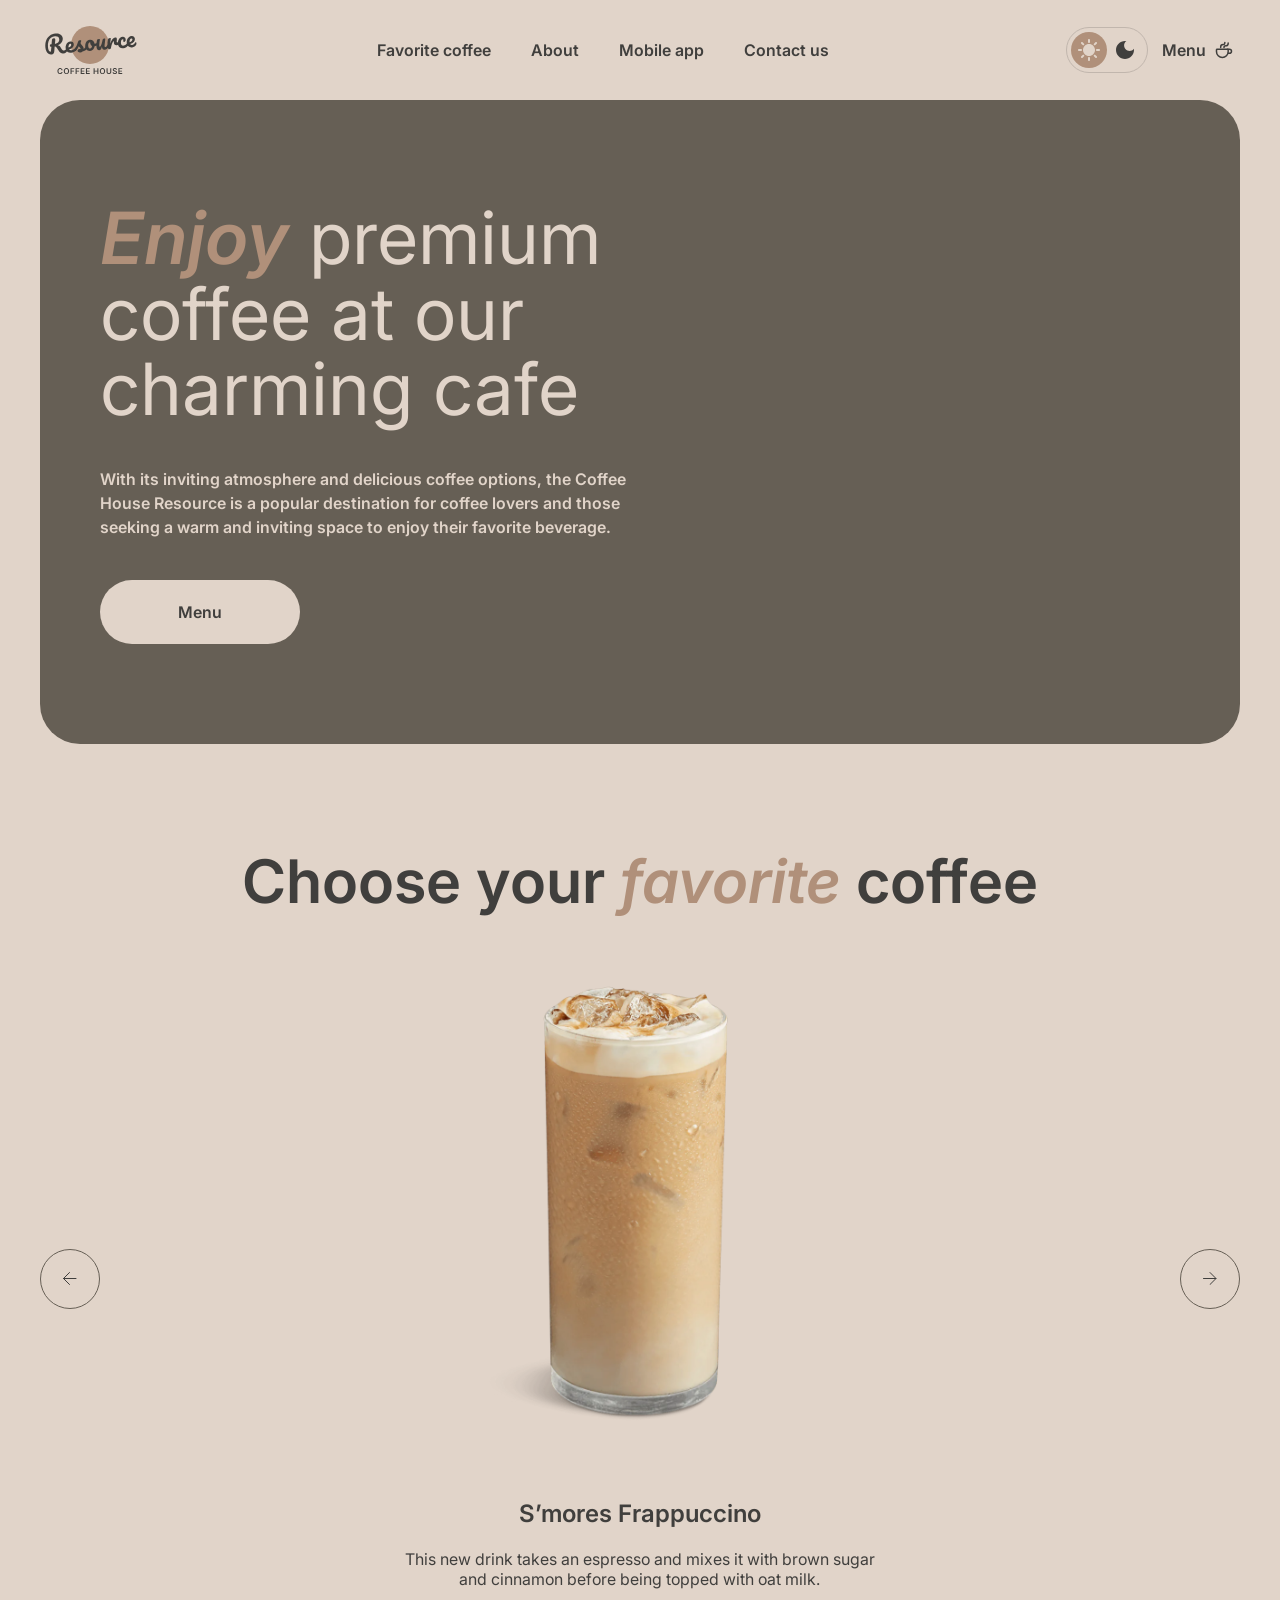
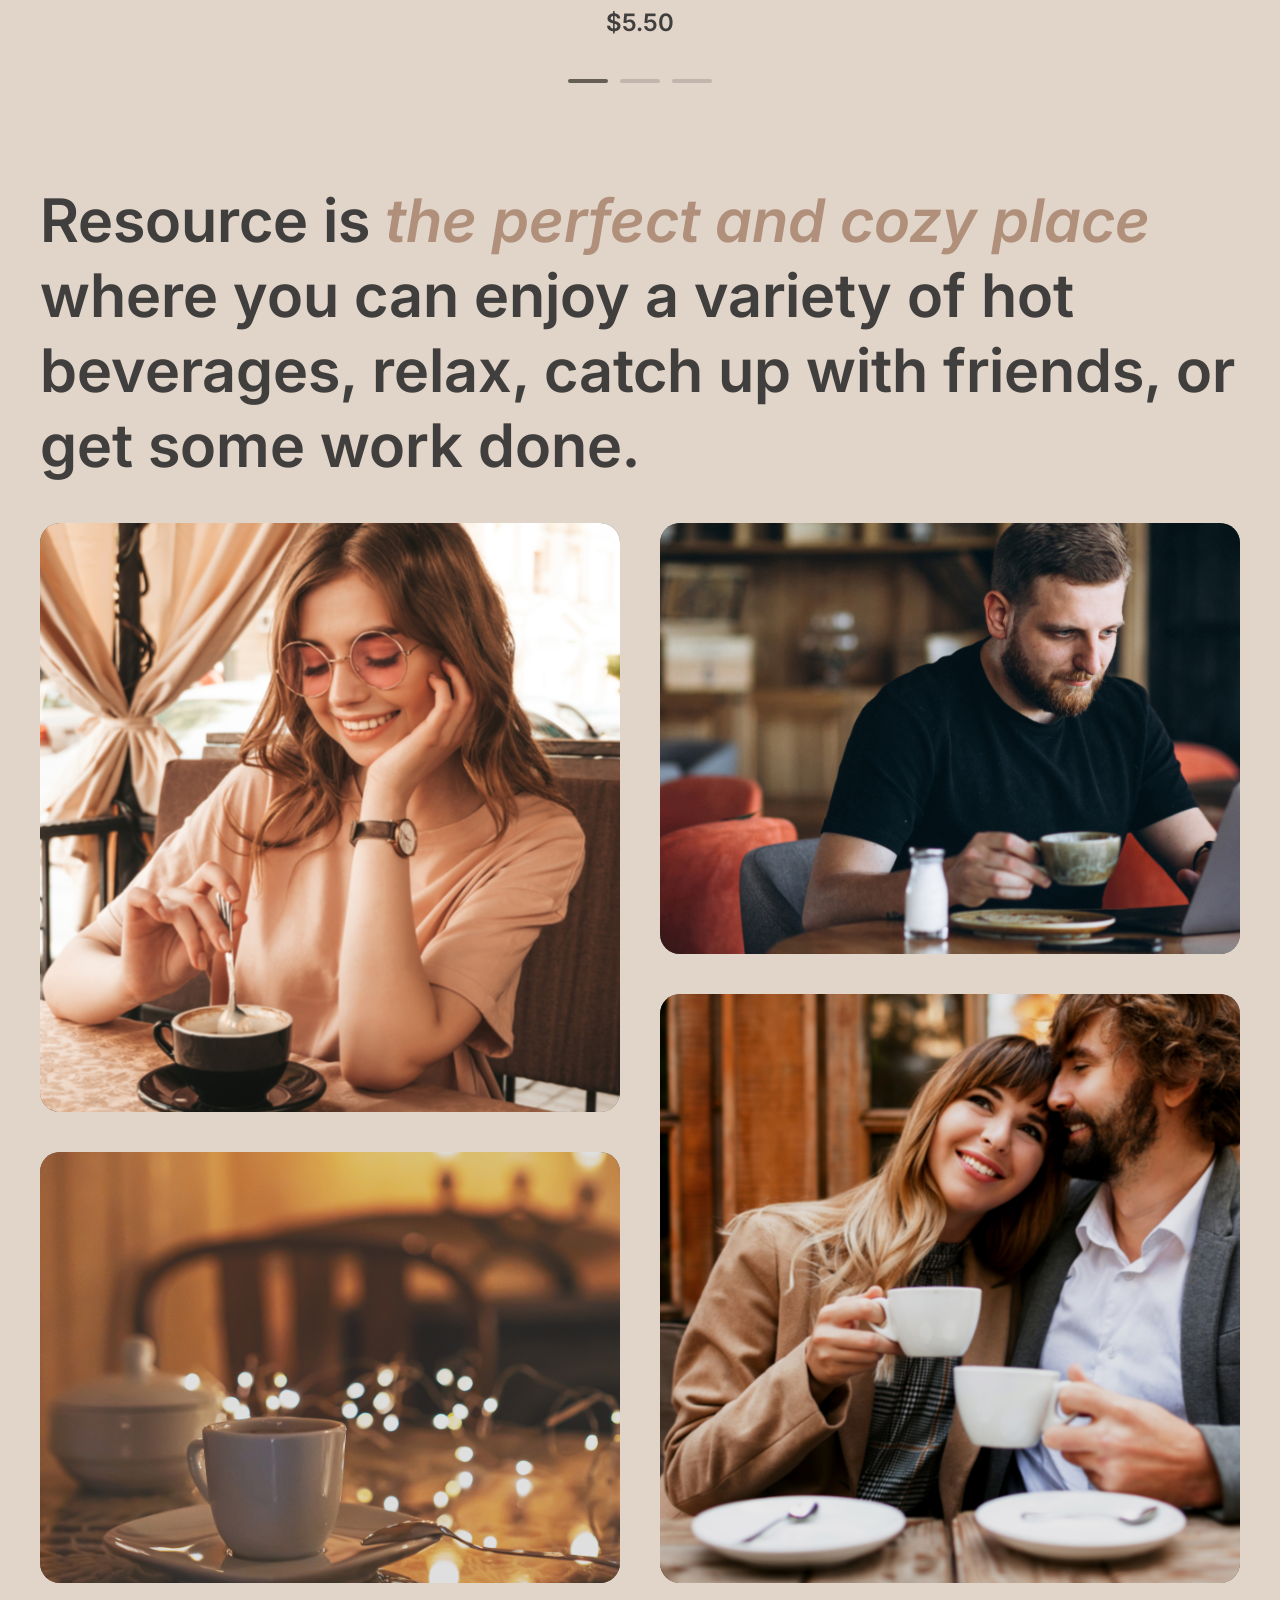
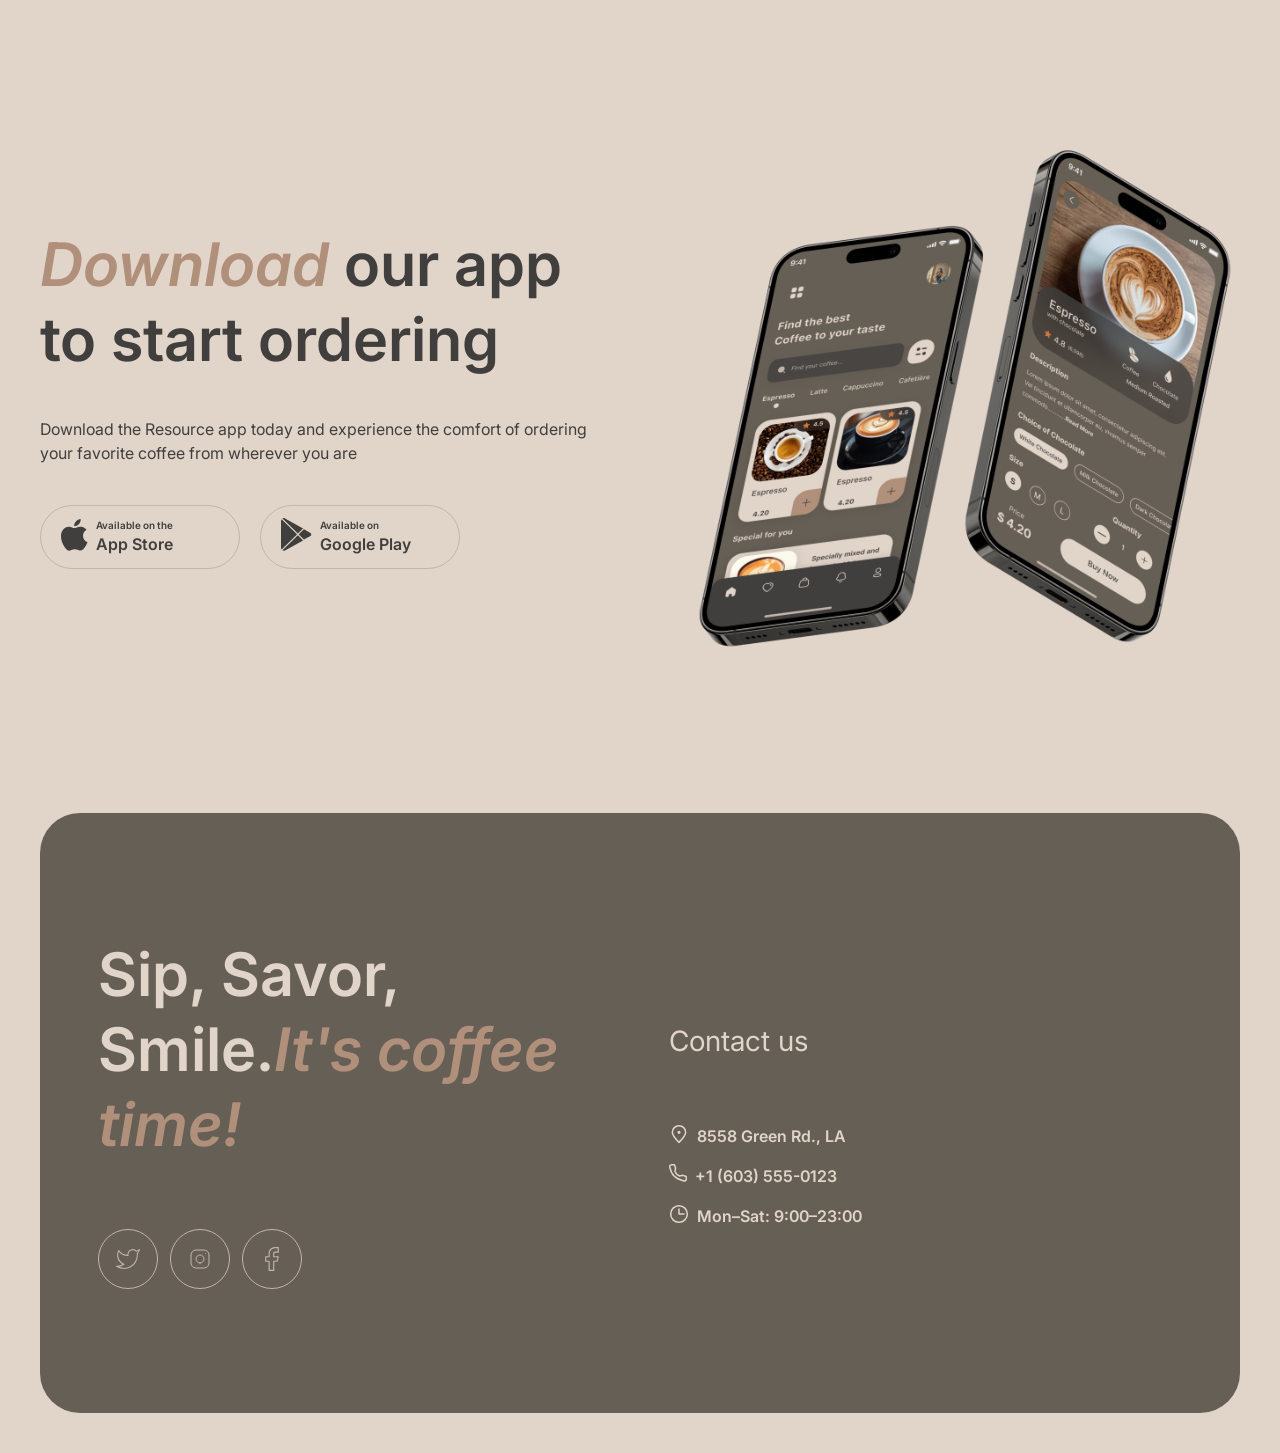
==== commit 719dcb53: "fix: add background hero video instead of image" ====
--- a/index.html
+++ b/index.html
@@ -101,11 +101,16 @@
 
         </header>
         <main>
-
-
             <!-- HERO -->
             <section class="">
+
                 <div class="hero">
+                    <div class="hero__bg-video">
+                        <video autoplay loop muted playsinline>
+                            <source src="./images/hero-hd_1366_720_24fps.mp4" type="video/mp4">
+                            Ваш браузер не поддерживает теги видео.
+                        </video>
+                    </div>
                     <div class="hero__content">
                         <h1 class="hero__title"><em class="word-accent">Enjoy</em> premium coffee at our charming cafe
                         </h1>
@@ -114,7 +119,8 @@
                             Resource is a popular destination for coffee lovers and those seeking a warm and inviting
                             space
                             to
-                            enjoy their favorite beverage.</p>
+                            enjoy their favorite beverage.
+                        </p>
                         <a class="hero__btn button" href="./catalog-coffee.html">
                             <span class="hero__btn-title">Menu</span>
                             <span class="hero__btn-icon" aria-hidden="true">
@@ -402,16 +408,16 @@
             <div class="mobile-overlay__body">
                 <ul class="mobile-overlay__list">
                     <li class="mobile-overlay__item">
-                        <a class="mobile-overlay__link" href="/">Favorite coffee</a>
+                        <a class="mobile-overlay__link" href="./index.html#slider">Favorite coffee</a>
                     </li>
                     <li class="mobile-overlay__item">
-                        <a class="mobile-overlay__link" href="/">About</a>
+                        <a class="mobile-overlay__link" href="./index.html#about">About</a>
                     </li>
                     <li class="mobile-overlay__item">
-                        <a class="mobile-overlay__link" href="/">Mobile app</a>
+                        <a class="mobile-overlay__link" href="./index.html#app">Mobile app</a>
                     </li>
                     <li class="mobile-overlay__item">
-                        <a class="mobile-overlay__link" href="/">Contact us</a>
+                        <a class="mobile-overlay__link" href="./index.html#contacts">Contact us</a>
                     </li>
                     <li class="mobile-overlay__item">
                         <button class="header__button button overlay__button " type="button"
--- a/styles.css
+++ b/styles.css
@@ -682,26 +682,43 @@
 }
 
 .container .hero {
-    background-image: url(./images/img-hero.svg);
     background-color: var(--color-dark-bg-container);
-    background-repeat: no-repeat;
-    background-position: center;
-    background-size: cover;
     max-width: 100%;
     width: var(--container-width);
     height: 644px;
     border-radius: var(--border-radius);
-    padding-top: 20px;
-}
-
-@media (width <=380px) {
+    position: relative;
+}
+
+.hero__bg-video {
+    position: absolute;
+    background-size:cover;
+    overflow: hidden;
+    border-radius: var(--border-radius);
+    width: 100%;
+    height: 100%;
+}
+
+.hero__bg-video video {
+    width: 100%;
+    height: 100%;
+    object-fit: cover;
+}
+
+@media (width <= 380px) {
     .container .hero {
         width: 348px;
         height: 552px;
     }
-}
-
-.container .hero__content {
+
+    .hero__bg-video {
+        max-width: 348px;
+        height: 552px;
+    }
+}
+
+ .hero__content {
+    position: absolute;
     display: flex;
     flex-direction: column;
     justify-content: space-between;
@@ -710,10 +727,10 @@
     max-width: 530px;
     height: 444px;
     margin-left: 60px;
-    margin-top: 80px;
-}
-
-@media (width <=644px) {
+    margin-top: 100px;
+}
+
+@media (width <= 644px) {
     .container .hero__content {
         max-width: 316px;
         height: 432px;
@@ -722,12 +739,12 @@
     }
 }
 
-@media (width <=380px) {
+@media (width <= 380px) {
     .container .hero__content {
         max-width: 316px;
         height: 432px;
         margin-left: 16px;
-        margin-top: 40px;
+        margin-top: 60px;
     }
 }
 
@@ -736,14 +753,14 @@
     line-height: 105%;
 }
 
-@media (width <=700px) {
+@media (width <= 700px) {
     .container .hero__title {
         font-size: 42px;
         line-height: 115%;
     }
 }
 
-@media (width <=380px) {
+@media (width <= 380px) {
     .container .hero__title {
         font-size: 42px;
         line-height: 115%;
